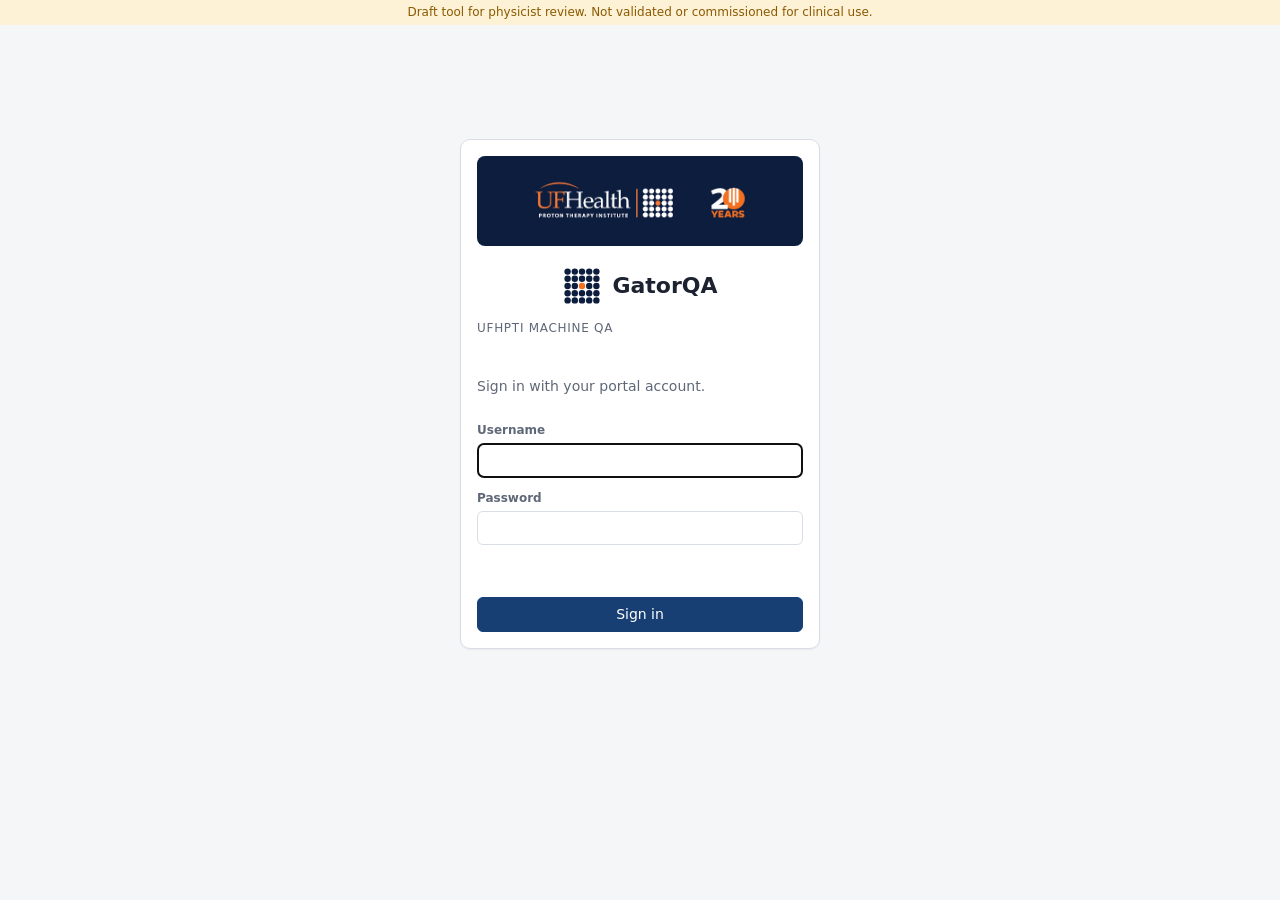
==== portal/static/index.html @ 350d4629 "Name the portal GatorQA with a UF Proton dot-grid mark Co-Authored-By: Claude Fable 5.1 <noreply@ant" ====
<!doctype html>
<html lang="en">
<head>
  <meta charset="utf-8">
  <meta name="viewport" content="width=device-width, initial-scale=1">
  <title>GatorQA · UFHPTI Machine QA</title>
  <link rel="icon" type="image/svg+xml" href="gatorqa-logo.svg">
  <script src="theme.js"></script>
  <link rel="stylesheet" href="app.css">
</head>
<body>
  <div class="draft-banner">Draft tool for physicist review. Not validated or commissioned for clinical use.</div>
  <header class="topbar" id="topbar" hidden>
    <a class="brand-title" href="#/"><svg class="brand-mark" viewBox="0 0 100 100" aria-hidden="true"><g fill="currentColor"><circle cx="14" cy="14" r="8"/><circle cx="32" cy="14" r="8"/><circle cx="50" cy="14" r="8"/><circle cx="68" cy="14" r="8"/><circle cx="86" cy="14" r="8"/><circle cx="14" cy="32" r="8"/><circle cx="32" cy="32" r="8"/><circle cx="50" cy="32" r="8"/><circle cx="68" cy="32" r="8"/><circle cx="86" cy="32" r="8"/><circle cx="14" cy="50" r="8"/><circle cx="32" cy="50" r="8"/><circle cx="68" cy="50" r="8"/><circle cx="86" cy="50" r="8"/><circle cx="14" cy="68" r="8"/><circle cx="32" cy="68" r="8"/><circle cx="50" cy="68" r="8"/><circle cx="68" cy="68" r="8"/><circle cx="86" cy="68" r="8"/><circle cx="14" cy="86" r="8"/><circle cx="32" cy="86" r="8"/><circle cx="50" cy="86" r="8"/><circle cx="68" cy="86" r="8"/><circle cx="86" cy="86" r="8"/></g><circle cx="50" cy="50" r="8" fill="#f37021"/></svg><span class="brand-name">GatorQA</span><span class="brand-sub">UFHPTI Machine QA</span></a>
    <nav id="nav"></nav>
    <div class="who" id="who"></div>
  </header>
  <main id="app"></main>
  <div class="toast" id="toast" role="status" aria-live="polite"></div>
  <script src="app.js"></script>
</body>
</html>
---- portal/static/app.css ----
:root {
  --bg: #f5f6f8;
  --surface: #ffffff;
  --surface-2: #eef0f4;
  --text: #1c2230;
  --muted: #5f6878;
  --border: #d9dde5;
  --accent: #1f5fae;
  --accent-text: #ffffff;
  --pass: #1d7a46;
  --pass-bg: #e3f4ea;
  --warn: #8a5a00;
  --warn-bg: #fdf1d6;
  --fail: #b42318;
  --fail-bg: #fde7e5;
  --info: #3d4a63;
  --info-bg: #e7ebf3;
  --band-warn: rgba(214, 160, 30, 0.16);
  --band-fail: rgba(180, 35, 24, 0.10);
  --shadow: 0 1px 2px rgba(20, 30, 50, 0.06);
  color-scheme: light;
}
@media (prefers-color-scheme: dark) {
  :root:not([data-theme="light"]) {
    --bg: #12161d;
    --surface: #1b2029;
    --surface-2: #242a35;
    --text: #e6e9ef;
    --muted: #9aa3b2;
    --border: #333a47;
    --accent: #6ea6ff;
    --accent-text: #0d1420;
    --pass: #5ccf8e;
    --pass-bg: #173325;
    --warn: #f0c060;
    --warn-bg: #3a2f14;
    --fail: #ff8a80;
    --fail-bg: #3d1c1a;
    --info: #b9c4d8;
    --info-bg: #263042;
    --band-warn: rgba(240, 192, 96, 0.14);
    --band-fail: rgba(255, 138, 128, 0.10);
    --shadow: none;
    color-scheme: dark;
  }
}
:root[data-theme="dark"] {
  --bg: #12161d; --surface: #1b2029; --surface-2: #242a35; --text: #e6e9ef; --muted: #9aa3b2; --border: #333a47;
  --accent: #6ea6ff; --accent-text: #0d1420; --pass: #5ccf8e; --pass-bg: #173325; --warn: #f0c060; --warn-bg: #3a2f14;
  --fail: #ff8a80; --fail-bg: #3d1c1a; --info: #b9c4d8; --info-bg: #263042;
  --band-warn: rgba(240, 192, 96, 0.14); --band-fail: rgba(255, 138, 128, 0.10); --shadow: none; color-scheme: dark;
}

* { box-sizing: border-box; }
[hidden] { display: none !important; }
body {
  margin: 0;
  background: var(--bg);
  color: var(--text);
  font: 14px/1.45 "Segoe UI", system-ui, -apple-system, sans-serif;
}
a { color: var(--accent); }
h1 { font-size: 22px; margin: 0 0 4px; }
h2 { font-size: 16px; margin: 24px 0 8px; }
h3 { font-size: 14px; margin: 0 0 6px; }
.muted { color: var(--muted); }
.small { font-size: 12px; }

.draft-banner {
  background: var(--warn-bg);
  color: var(--warn);
  text-align: center;
  font-size: 12px;
  padding: 4px 16px;
}
.topbar {
  display: flex;
  align-items: center;
  gap: 20px;
  padding: 10px 24px;
  background: var(--surface);
  border-bottom: 1px solid var(--border);
  flex-wrap: wrap;
}
.brand { font-weight: 700; text-decoration: none; color: var(--text); }
#nav { display: flex; gap: 4px; flex-wrap: wrap; flex: 1; }
#nav a {
  text-decoration: none;
  color: var(--muted);
  padding: 6px 10px;
  border-radius: 6px;
}
#nav a.active, #nav a:hover { background: var(--surface-2); color: var(--text); }
.who { display: flex; gap: 10px; align-items: center; color: var(--muted); }

main { max-width: 1200px; margin: 0 auto; padding: 24px 16px 64px; }
.page-head { display: flex; justify-content: space-between; align-items: flex-end; gap: 12px; flex-wrap: wrap; margin-bottom: 16px; }

.card {
  background: var(--surface);
  border: 1px solid var(--border);
  border-radius: 10px;
  padding: 16px;
  box-shadow: var(--shadow);
}
.grid { display: grid; grid-template-columns: repeat(auto-fill, minmax(320px, 1fr)); gap: 16px; }
.machine-card h3 { font-size: 17px; display: flex; justify-content: space-between; align-items: center; gap: 8px; }
.queue-row {
  display: grid;
  grid-template-columns: 1fr auto;
  gap: 4px 8px;
  padding: 10px 0;
  border-top: 1px solid var(--border);
  align-items: center;
}
.queue-row .actions { grid-row: span 2; }

table { width: 100%; border-collapse: collapse; background: var(--surface); }
th, td { text-align: left; padding: 8px 10px; border-bottom: 1px solid var(--border); vertical-align: middle; }
th { font-size: 14px; text-transform: uppercase; letter-spacing: 0.03em; color: var(--muted); font-weight: 600; background: var(--surface-2); }
tr.clickable { cursor: pointer; }
tr.clickable:hover td { background: var(--surface-2); }
tr.group td { background: var(--surface-2); font-weight: 600; font-size: 12px; text-transform: uppercase; letter-spacing: 0.03em; color: var(--muted); }
.table-wrap { overflow-x: auto; border: 1px solid var(--border); border-radius: 10px; }
.table-wrap table { border: 0; }
.num { text-align: right; font-variant-numeric: tabular-nums; }

.chip {
  display: inline-block;
  padding: 2px 8px;
  border-radius: 999px;
  font-size: 12px;
  font-weight: 600;
  white-space: nowrap;
  background: var(--info-bg);
  color: var(--info);
}
.chip.pass, .chip.done, .chip.approved { background: var(--pass-bg); color: var(--pass); }
.chip.warn, .chip.due, .chip.pending { background: var(--warn-bg); color: var(--warn); }
.chip.fail, .chip.overdue, .chip.rejected { background: var(--fail-bg); color: var(--fail); }

button, .button {
  font: inherit;
  border: 1px solid var(--border);
  background: var(--surface);
  color: var(--text);
  padding: 6px 12px;
  border-radius: 6px;
  cursor: pointer;
  text-decoration: none;
  display: inline-block;
}
button.primary, .button.primary { background: var(--accent); border-color: var(--accent); color: var(--accent-text); }
button.danger { color: var(--fail); }
button.link { border: 0; background: none; color: var(--accent); padding: 0; }
button:disabled { opacity: 0.5; cursor: default; }
.icon-btn { padding: 2px 8px; }

label { display: block; font-size: 12px; color: var(--muted); font-weight: 600; }
input, select, textarea {
  font: inherit;
  color: var(--text);
  background: var(--surface);
  border: 1px solid var(--border);
  border-radius: 6px;
  padding: 6px 8px;
  width: 100%;
}
input[type="checkbox"] { width: auto; }
textarea { min-height: 60px; }
.form-grid { display: grid; grid-template-columns: repeat(auto-fill, minmax(200px, 1fr)); gap: 12px; }
.form-grid .wide { grid-column: 1 / -1; }
.field label { margin-bottom: 4px; }
.check { display: flex; gap: 6px; align-items: center; font-weight: 400; color: var(--text); font-size: 14px; }
.weekdays { display: flex; gap: 10px; flex-wrap: wrap; }
.row { display: flex; gap: 8px; align-items: center; flex-wrap: wrap; }
.row.nowrap { flex-wrap: nowrap; }
.spacer { flex: 1; }
.compact input, .compact select { padding: 4px 6px; min-width: 70px; }
.result-input { max-width: 140px; }

dialog {
  border: 1px solid var(--border);
  border-radius: 12px;
  background: var(--surface);
  color: var(--text);
  padding: 20px;
  width: min(640px, calc(100vw - 32px));
}
dialog::backdrop { background: rgba(10, 15, 25, 0.45); }
dialog .buttons { display: flex; justify-content: flex-end; gap: 8px; margin-top: 16px; }

.login { max-width: 360px; margin: 10vh auto; }
.login form { display: grid; gap: 12px; }
.error { color: var(--fail); }
.empty { padding: 32px; text-align: center; color: var(--muted); }
.summary { display: flex; gap: 24px; flex-wrap: wrap; margin-bottom: 16px; }
.summary div span { display: block; }

.toast {
  position: fixed;
  bottom: 20px;
  left: 50%;
  transform: translateX(-50%);
  background: var(--text);
  color: var(--bg);
  padding: 8px 16px;
  border-radius: 8px;
  opacity: 0;
  pointer-events: none;
  transition: opacity 0.2s;
  max-width: calc(100vw - 32px);
}
.toast.show { opacity: 1; }
.toast.bad { background: var(--fail); color: #fff; }

.chart { width: 100%; height: auto; background: var(--surface); border: 1px solid var(--border); border-radius: 10px; }
.chart text { fill: var(--muted); font-size: 11px; }
.chart .axis { stroke: var(--border); }
.chart .expected { stroke: var(--muted); stroke-dasharray: 4 4; fill: none; }
.chart .series { stroke: var(--accent); fill: none; stroke-width: 1.5; }
.chart .band-warn { fill: var(--band-warn); }
.chart .band-fail { fill: var(--band-fail); }
.chart circle.pass { fill: var(--pass); }
.chart circle.warn { fill: var(--warn); }
.chart circle.fail { fill: var(--fail); }
.chart circle.recorded { fill: var(--accent); }
.legend { display: flex; gap: 16px; flex-wrap: wrap; margin: 8px 0; font-size: 12px; color: var(--muted); }
.swatch { display: inline-block; width: 10px; height: 10px; border-radius: 2px; margin-right: 4px; vertical-align: middle; }
.swatch.warn { background: var(--band-warn); border: 1px solid var(--warn); }
.swatch.fail { background: var(--band-fail); border: 1px solid var(--fail); }

/* Simplified layouts: one action per row, details folded away until needed. */
.lead { font-size: 16px; margin: 0 0 16px; }
.setup-card { display: block; text-decoration: none; color: inherit; }
.setup-card:hover { border-color: var(--accent); }
.setup-card p { margin: 0; }
.stack { display: grid; gap: 10px; }
.list-row { display: grid; grid-template-columns: 1fr auto auto; gap: 12px; align-items: center; }
details.more { position: relative; display: inline-block; }
details.more summary { list-style: none; cursor: pointer; }
details.more summary::-webkit-details-marker { display: none; }
details.more .menu {
  position: absolute; right: 0; top: calc(100% + 4px); z-index: 5; min-width: 240px;
  background: var(--surface); border: 1px solid var(--border); border-radius: 8px; padding: 6px; box-shadow: 0 4px 16px rgba(0,0,0,0.15);
  display: grid;
}
details.more .menu a, details.more .menu button { text-align: left; padding: 8px 10px; border-radius: 6px; color: var(--text); text-decoration: none; font: inherit; }
details.more .menu a:hover, details.more .menu button:hover { background: var(--surface-2); }
.segmented { display: inline-flex; border: 1px solid var(--border); border-radius: 8px; overflow: hidden; }
.seg { border: 0; border-radius: 0; padding: 8px 18px; background: var(--surface); font-weight: 600; color: var(--muted); }
.seg + .seg { border-left: 1px solid var(--border); }
.seg.pass.on { background: var(--pass-bg); color: var(--pass); }
.seg.warn.on { background: var(--warn-bg); color: var(--warn); }
.seg.fail.on { background: var(--fail-bg); color: var(--fail); }
details.help, details.instructions { font-size: 13px; }
details.help summary, details.instructions summary { cursor: pointer; color: var(--accent); }
.pre { white-space: pre-wrap; margin-top: 6px; color: var(--muted); }
.step { margin-bottom: 12px; }
.section { padding: 0; margin-bottom: 12px; }
.section > summary { padding: 12px 16px; cursor: pointer; display: flex; justify-content: space-between; gap: 12px; align-items: center; }
.section-summary { font-size: 12px; color: var(--muted); }
.check-row { display: grid; grid-template-columns: 1fr auto 90px 1fr; gap: 12px; align-items: center; padding: 10px 16px; border-top: 1px solid var(--border); }
.check-input { display: flex; gap: 6px; align-items: center; }
.text-input { min-width: 220px; }
.note-input { max-width: 320px; }
.submit-bar {
  position: sticky; bottom: 0; display: flex; gap: 12px; align-items: center; flex-wrap: wrap;
  padding: 12px 16px; margin-top: 12px; background: var(--surface); border: 1px solid var(--border); border-radius: 10px; box-shadow: 0 -2px 12px rgba(0,0,0,0.08);
}
label.inline { display: inline-flex; gap: 6px; align-items: center; font-weight: 400; color: var(--text); font-size: 14px; }
label.inline input { width: auto; }
.review-box { display: grid; gap: 8px; margin-top: 12px; }
.section-head { font-size: 18px; margin: 28px 0 10px; padding-bottom: 6px; border-bottom: 2px solid var(--accent); }
.directions { font-size: 13px; margin-top: 4px; }
.spark-grid { display: grid; grid-template-columns: repeat(auto-fill, minmax(240px, 1fr)); gap: 12px; margin-bottom: 8px; }
.spark-card { display: block; text-decoration: none; color: inherit; padding: 12px; border-left: 4px solid var(--border); }
.spark-card.pass { border-left-color: var(--pass); }
.spark-card.warn { border-left-color: var(--warn); }
.spark-card.fail { border-left-color: var(--fail); }
.spark-card:hover { border-color: var(--accent); }
.spark-head { display: flex; justify-content: space-between; align-items: center; gap: 8px; margin-bottom: 6px; font-size: 13px; }
.spark { width: 100%; height: 56px; display: block; }
.spark .series { stroke: var(--accent); fill: none; stroke-width: 1.25; }
.spark .band-warn { fill: var(--band-warn); }
.spark circle.pass { fill: var(--pass); } .spark circle.warn { fill: var(--warn); } .spark circle.fail { fill: var(--fail); }
.spark-foot { display: flex; justify-content: space-between; margin-top: 4px; }
.stat-row { display: grid; grid-template-columns: repeat(auto-fit, minmax(150px, 1fr)); gap: 16px; margin-bottom: 12px; }
.stat-value { font-size: 20px; font-weight: 600; font-variant-numeric: tabular-nums; }
.search { max-width: 360px; }
.result-card { display: grid; grid-template-columns: auto 1fr; gap: 6px 16px; align-items: baseline; }
.result-card dt { color: var(--muted); font-size: 12px; }
.result-card dd { margin: 0; }

@media (max-width: 640px) {
  .list-row, .check-row { grid-template-columns: 1fr; }
  .topbar { padding: 10px 16px; gap: 8px; }
  main { padding: 16px 16px 48px; }
  .grid { grid-template-columns: 1fr; }
}

.warn-card { background: var(--warn-bg); color: var(--warn); border-color: var(--warn); gap: 12px; }
button.small { padding: 4px 10px; font-size: 12px; }
.toolbar { flex-wrap: wrap; gap: 12px; margin-bottom: 16px; }
.toolbar .search { flex: 1; min-width: 200px; }
label.inline select { width: auto; }
td.right { text-align: right; }
a.button.small { padding: 4px 12px; font-size: 13px; }
tr.row-overdue td:first-child { border-left: 3px solid var(--fail); }
.row.end { justify-content: flex-end; }

/* Several axes on one chart: X, Y, Z each get their own line colour. */
.chart .series.axis-0, .spark .series.axis-0 { stroke: var(--accent); }
.chart .series.axis-1, .spark .series.axis-1 { stroke: #d9822b; }
.chart .series.axis-2, .spark .series.axis-2 { stroke: #8e6bd1; }
.axis-legend { display: inline-flex; gap: 6px; margin-left: 8px; }
.axis-key { font-size: 11px; font-weight: 700; padding: 0 5px; border-radius: 4px; color: #fff; }
.axis-key.axis-0, .axis-val.axis-0 { --axis: var(--accent); }
.axis-key.axis-1, .axis-val.axis-1 { --axis: #d9822b; }
.axis-key.axis-2, .axis-val.axis-2 { --axis: #8e6bd1; }
.axis-key { background: var(--axis); }
.axis-val { color: var(--axis); font-weight: 600; }
.spark-head .axis-legend { margin-left: auto; margin-right: 6px; }
h2 .axis-legend { vertical-align: middle; }

/* Machines tab: a header row per machine, its QA lists indented beneath. */
tr.machine-row td { background: var(--surface-2); }
td.indent { padding-left: 28px; }

/* QA list editor: warn / fail / mode stacked in one Tolerance cell. */
.tol-cell { display: flex; flex-wrap: wrap; gap: 4px 10px; align-items: center; }
.tol-cell label.inline { white-space: nowrap; gap: 4px; }
.tol-cell label.inline input { width: 64px; min-width: 0; padding: 3px 6px; }
.tol-cell select { width: auto; padding: 3px 6px; font-size: 12px; }

/* UF Health Proton Therapy Institute branding (matches the TrueBeam Service Log): navy header, orange rule, logo. */
:root { --uf-navy: #0d1d3e; --uf-orange: #f37021; }  /* sampled from the UF Health logo */
:root[data-theme="light"] { --accent: #183f74; }
.topbar { background: var(--uf-navy); border-bottom: 4px solid var(--uf-orange); color: #fff; padding: 6px 24px; }
.brand { display: flex; align-items: center; gap: 12px; color: #fff; }
.brand-logo { width: 200px; height: 40px; object-fit: cover; object-position: center; display: block; }
.brand span { font-size: 15px; font-weight: 600; padding-left: 12px; border-left: 1px solid rgba(255, 255, 255, 0.35); }
#nav a { color: rgba(255, 255, 255, 0.8); }
#nav a.active, #nav a:hover { background: rgba(255, 255, 255, 0.14); color: #fff; }
#nav a.active { box-shadow: inset 0 -3px 0 var(--uf-orange); }
.who, .who a, .who .link { color: rgba(255, 255, 255, 0.85); }
.theme-toggle { background: transparent; border: 1px solid #7893a7; color: #fff; white-space: nowrap; padding: 4px 10px; }
.theme-toggle:hover { background: #2b526d; }
.section-head { border-bottom-color: var(--uf-orange); }
:root[data-theme="dark"] .topbar { background: var(--uf-navy); }
.login .brand-logo { width: 100%; height: 90px; margin: 0 0 8px; border-radius: 8px; }
@media (max-width: 640px) { .brand span { display: none; } .brand-logo { width: 180px; height: 36px; } }
.chart .unit-label { font-weight: 600; }

/* Chart axes and statistics. */
.chart .axis-title, .spark .axis-title { font-size: 11px; fill: var(--muted); font-weight: 600; }
.chart .axis-base, .spark .axis-base { stroke: var(--muted); }
.chart .stats-line { font-size: 12px; fill: var(--text); }
.spark .stats-line { font-size: 11px; fill: var(--text); }
.spark text { fill: var(--muted); font-size: 11px; }
.spark .axis { stroke: var(--border); }
.spark .expected { stroke: var(--muted); stroke-dasharray: 3 3; fill: none; }
.spark .band-fail { fill: var(--band-fail); }
.stats-line.axis-0 { fill: var(--accent); } .stats-line.axis-1 { fill: #d9822b; } .stats-line.axis-2 { fill: #8e6bd1; }
.spark { height: auto; }

/* Trends as a table, not panels; charts are dots (one colour per axis, status ring on warn/fail). */
.trend-row td { vertical-align: top; }
.trend-cell { width: 55%; min-width: 300px; }
.trend-cell .spark { width: 100%; max-width: 620px; height: auto; }
.chart .dot, .spark .dot { stroke-width: 0; }
.dot.single { fill: var(--accent); }
.dot.axis-0 { fill: var(--accent); } .dot.axis-1 { fill: #d9822b; } .dot.axis-2 { fill: #8e6bd1; }
.dot.st-warn { stroke: var(--warn); stroke-width: 2; }
.dot.st-fail { stroke: var(--fail); stroke-width: 2.5; }
.dot.single.st-warn { fill: var(--warn); } .dot.single.st-fail { fill: var(--fail); }
.legend .dot-key { display: inline-block; width: 9px; height: 9px; border-radius: 50%; margin-right: 4px; vertical-align: middle; }

/* Admin tab. */
td.center { text-align: center; }
.tick { color: var(--pass); font-weight: 700; }
.folder-cell { min-width: 320px; }
.folder-cell input { min-width: 260px; }

/* Tables size to their content instead of stretching across the page; long text wraps at a maximum column width. */
.table-wrap { display: inline-block; max-width: 100%; vertical-align: top; }
.table-wrap table { width: auto; }
th, td { max-width: 340px; overflow-wrap: anywhere; }
td .muted.small, td.small { overflow-wrap: break-word; }
/* Tables whose last column holds a chart or editing controls still get the room they need. */
.table-wrap:has(.trend-cell), .table-wrap:has(.tol-cell) { display: block; }
.table-wrap:has(.trend-cell) table, .table-wrap:has(.tol-cell) table { width: 100%; }
td.trend-cell, td.folder-cell { max-width: none; }
.folder-cell button { white-space: nowrap; flex: none; }
.folder-cell input { width: 360px; }

/* Perform: title, then the directions block across the row, then the result (as in the myQA template). */
.check-row.with-directions .directions { grid-column: 1 / -1; }
.directions { margin: 0; padding: 10px 12px; border-left: 3px solid var(--uf-orange); background: var(--surface-2); border-radius: 6px; color: var(--text); font-size: 13px; }
.directions-label { font-size: 11px; font-weight: 700; text-transform: uppercase; letter-spacing: 0.04em; color: var(--muted); margin-bottom: 4px; }
.item-cell { min-width: 260px; max-width: 420px; }
.item-cell .directions { margin-top: 6px; font-size: 12px; }
th { white-space: nowrap; }

/* QA list editor: section headings stand out above their items; directions run the full width above each test. */
tr.section-row td {
  font-size: 16px; font-weight: 700; color: var(--text); background: var(--surface-2);
  border-top: 2px solid var(--uf-orange); padding: 12px 12px; letter-spacing: 0.01em;
}
tr.directions-row td { padding: 0 12px 10px; max-width: none; }
tr.directions-row .directions { margin: 0; }
tr.before-directions td { border-bottom: 0; }
.item-cell strong { font-size: 13px; }

/* Perform: section headings stand out more than the items in them. */
.section > summary strong { font-size: 16px; }
h2.section-head { font-size: 20px; }

/* Perform QA and Machines: Proton and Photon tables share one width and column layout. */
.fixed-wrap { display: block; width: 100%; max-width: 1080px; }
.fixed-table { width: 100%; table-layout: fixed; }
.fixed-table td, .fixed-table th { max-width: none; }
.fixed-table tbody tr:nth-child(even) td { background: color-mix(in srgb, var(--surface-2) 45%, transparent); }
.fixed-table tbody tr:hover td { background: var(--surface-2); }
.fixed-table tr.first-of-machine td { border-top: 1px solid var(--border); }
.fixed-table td { padding: 10px 12px; }
.fixed-table .row.nowrap.end { flex-wrap: wrap; justify-content: flex-end; }
.modality-head { display: flex; align-items: baseline; gap: 10px; max-width: 1080px; }
.modality-head .modality-count { font-size: 13px; font-weight: 500; color: var(--muted); }
.modality-head.proton { border-bottom-color: var(--uf-orange); }
.modality-head.photon { border-bottom-color: #3a7bd5; }
.lead { max-width: 1080px; }

/* Home icon (far left of the tabs) and the home dashboard. */
#nav a.home-link { display: inline-flex; align-items: center; padding: 6px 10px; }
.home-icon { display: block; }
.home-stats { display: grid; grid-template-columns: repeat(auto-fit, minmax(180px, 1fr)); gap: 12px; max-width: 1080px; margin-bottom: 8px; }
.home-stat { display: block; text-decoration: none; color: var(--text); background: var(--surface); border: 1px solid var(--border); border-left: 4px solid var(--border); border-radius: 8px; padding: 12px 14px; }
.home-stat:hover { background: var(--surface-2); }
.home-stat.pass { border-left-color: var(--pass); } .home-stat.due { border-left-color: var(--warn); } .home-stat.fail { border-left-color: var(--fail); }
.home-stat-value { font-size: 26px; font-weight: 700; font-variant-numeric: tabular-nums; }
.home-stat-label { font-size: 12px; color: var(--muted); }
.table-wrap.fixed-wrap table.fixed-table { width: 100%; }
/* Action buttons never squash into the column. */
td.right { max-width: none; white-space: nowrap; }
td.right .row.nowrap.end { flex-wrap: nowrap; }
.modality-head.simulation { border-bottom-color: #2e9d8f; }

/* Machines tab: machine header rows keep their own tint; hovering a QA-list row uses a lighter, distinct shade. */
.fixed-table tbody tr.machine-row td { background: color-mix(in srgb, var(--uf-navy) 9%, var(--surface)); border-top: 1px solid var(--border); }
.fixed-table tbody tr.machine-row:hover td { background: color-mix(in srgb, var(--uf-navy) 9%, var(--surface)); }
.fixed-table tbody tr:not(.machine-row):hover td { background: color-mix(in srgb, var(--accent) 6%, var(--surface)); }
:root[data-theme="dark"] .fixed-table tbody tr.machine-row td, :root[data-theme="dark"] .fixed-table tbody tr.machine-row:hover td { background: color-mix(in srgb, #ffffff 7%, var(--surface)); }
/* Buttons start at the same x in every row and table, so the columns line up top to bottom. */
.fixed-table td.right { text-align: left; }
.fixed-table td.right .row.nowrap.end { justify-content: flex-start; }
.category-tag { font-size: 11px; color: var(--muted); text-transform: uppercase; letter-spacing: 0.03em; margin-bottom: 2px; }

/* Drag and drop in the QA list editor. */
.drag-handle { cursor: grab; color: var(--muted); margin-right: 8px; font-size: 15px; user-select: none; }
tr[draggable="true"]:hover .drag-handle { color: var(--accent); }
tr.dragging td { opacity: 0.45; }
tr.drop-before td { box-shadow: inset 0 3px 0 var(--uf-orange); }
tr.drop-after td { box-shadow: inset 0 -3px 0 var(--uf-orange); }

/* Perform: measurements repeated per energy / spot, as one table (energy, measurement, reference, tolerance, action, status, comment, history, trend). */
.measure-block { padding: 10px 16px 14px; border-top: 1px solid var(--border); }
.measure-title { margin-bottom: 8px; font-size: 14px; }
.measure-wrap { display: block; width: 100%; }
.measure-table { width: 100%; }
.measure-table td, .measure-table th { padding: 6px 10px; max-width: none; }
.measure-table .result-input { max-width: 110px; }
.measure-table .note-input { max-width: 180px; min-width: 120px; }
.history-cell { white-space: nowrap; }
.hist { display: inline-block; min-width: 44px; text-align: center; padding: 1px 6px; margin-right: 4px; border-radius: 4px; font-size: 12px; font-variant-numeric: tabular-nums; background: var(--pass-bg); color: var(--pass); }
.hist.warn { background: var(--warn-bg); color: var(--warn); }
.hist.fail { background: var(--fail-bg); color: var(--fail); }
.hist.recorded { background: var(--info-bg); color: var(--info); }
tr.quick-trend td { background: var(--surface-2); }
tr.quick-trend .spark { max-width: 700px; }

.rename-target { cursor: text; border-bottom: 1px dashed transparent; }
.rename-target:hover { border-bottom-color: var(--accent); }
.rename-input { font: inherit; font-weight: 700; width: 100%; min-width: 220px; }
.auto-read { margin: 6px 0 8px; }

/* Portal name at the far right of the header, in a serif face like the UF Health wordmark. */
.brand-title {
  order: -1; margin-right: 4px; padding-right: 16px; border-right: 1px solid rgba(255, 255, 255, 0.35);
  text-decoration: none; color: var(--uf-orange); white-space: nowrap;   /* whole title in UF Health orange */
  font-family: Georgia, "Times New Roman", Times, serif; font-size: 19px; font-weight: 400; letter-spacing: 0.01em;
}
.brand-title:hover { color: var(--uf-orange); }   /* no colour change on hover */

.who { margin-left: auto; }
#nav { flex: 0 1 auto; }
.topbar { gap: 16px; }
@media (max-width: 900px) { .brand-title { font-size: 15px; } }

/* The UF Health logo sits at the right end of the header, on the same row as the signed-in person. */
.brand { order: 10; margin-left: 12px; }
.brand-logo { width: 150px; height: 30px; }
.brand-title { border-right: 0; padding-right: 8px; }

/* Light vertical separators between columns. */
th + th, td + td { border-left: 1px solid var(--border); }
tr.section-row td, tr.directions-row td, tr.machine-row td, tr.quick-trend td, tr.group td { border-left: 0; }
/* Setup QA action buttons wrap rather than overflow the table. */
.fixed-table td.right .row.nowrap.end { flex-wrap: wrap; row-gap: 4px; }

/* Header in two rows: tabs and the signed-in person on top; portal name (left) and UF Health logo (centre) below. */
.topbar {
  display: grid; grid-template-columns: 1fr auto 1fr; grid-template-areas: "nav nav who" "title logo spacer";
  align-items: center; row-gap: 6px; column-gap: 16px; padding: 8px 24px 10px;
}
#nav { grid-area: nav; }
.who { grid-area: who; margin-left: 0; justify-self: end; }
.brand-title { grid-area: title; order: 0; justify-self: start; padding: 0; margin: 0; }
.brand { grid-area: logo; order: 0; margin: 0; justify-self: center; }
.brand-logo { width: 170px; height: 34px; }
@media (max-width: 760px) { .topbar { grid-template-columns: 1fr auto; grid-template-areas: "nav who" "title logo"; } .brand { justify-self: end; } }
/* Status chips may wrap inside narrow table cells instead of overflowing. */
.fixed-table .chip { white-space: normal; line-height: 1.3; }

/* One compact bar, as in RadMachine: brand at the left, home icon and tabs, then the person at the right. */
.topbar { display: flex; flex-wrap: nowrap; align-items: center; gap: 6px; padding: 0 20px; min-height: 52px; border-bottom-width: 3px; }
.brand-title { font-family: "Segoe UI", system-ui, sans-serif; font-size: 18px; font-weight: 700; letter-spacing: 0.02em; margin-right: 10px; padding: 0; order: 0; }
#nav { flex: 1 1 auto; flex-wrap: nowrap; gap: 2px; }
#nav a { padding: 15px 11px; border-radius: 0; font-weight: 600; font-size: 13.5px; }
#nav a.active { background: rgba(255, 255, 255, 0.16); box-shadow: inset 0 -3px 0 var(--uf-orange); }
#nav a.home-link { padding: 12px 12px; }
.who { margin-left: auto; gap: 12px; font-size: 13.5px; white-space: nowrap; }
.brand { order: 0; margin: 0 0 0 14px; justify-self: auto; }
.brand-logo { width: 120px; height: 24px; }
@media (max-width: 1000px) { .brand { display: none; } .topbar { flex-wrap: wrap; } }
#nav a { white-space: nowrap; }
.topbar { flex-wrap: wrap; }

/* One bar, always: nothing wraps; the tabs scroll sideways if the window is too narrow. */
.topbar { flex-wrap: nowrap; overflow: hidden; }
#nav { overflow-x: auto; scrollbar-width: none; min-width: 0; }
#nav::-webkit-scrollbar { display: none; }
.brand-title { flex: none; font-size: 16px; }
.who { flex: none; gap: 10px; font-size: 13px; }
.theme-toggle { padding: 4px 8px; font-size: 12px; }
@media (max-width: 1000px) { .topbar { flex-wrap: nowrap; } .brand-title { font-size: 14px; } #nav a { padding: 15px 8px; font-size: 13px; } }

.who .person { display: inline-flex; align-items: center; gap: 5px; }
.person-icon { display: block; }

.active-tag { color: var(--pass); font-weight: 600; font-size: 12px; }

.fixed-table tbody td { padding-left: 24px; }
.fixed-table tbody td.indent { padding-left: 40px; }
.fixed-table tbody tr.machine-row td { padding-left: 12px; }
.fixed-table tbody td.center { padding-left: 12px; }
.measure-table tbody td, .table-wrap:not(.fixed-wrap) tbody td { padding-left: 20px; }
.fixed-table th { white-space: normal; line-height: 1.2; }   /* headers may wrap now that they are larger */

/* GatorQA mark: the UF Proton dot grid in white on the navy bar, centre spot orange. */
.brand-title { display: inline-flex; align-items: baseline; gap: 8px; }
.brand-mark { width: 26px; height: 26px; align-self: center; color: #fff; flex: none; }
.brand-name { font-family: "Segoe UI", system-ui, sans-serif; font-weight: 700; font-size: 20px; letter-spacing: 0.01em; }
.brand-sub { font-family: "Segoe UI", system-ui, sans-serif; font-weight: 400; font-size: 12px; color: rgba(255, 255, 255, 0.75); letter-spacing: 0.04em; text-transform: uppercase; }
@media (max-width: 1100px) { .brand-sub { display: none; } }
.login-title { display: flex; align-items: center; justify-content: center; gap: 10px; margin-bottom: 2px; }
.login-mark { width: 40px; height: 40px; }
.login-sub { margin-top: 0; letter-spacing: 0.06em; text-transform: uppercase; font-size: 12px; }
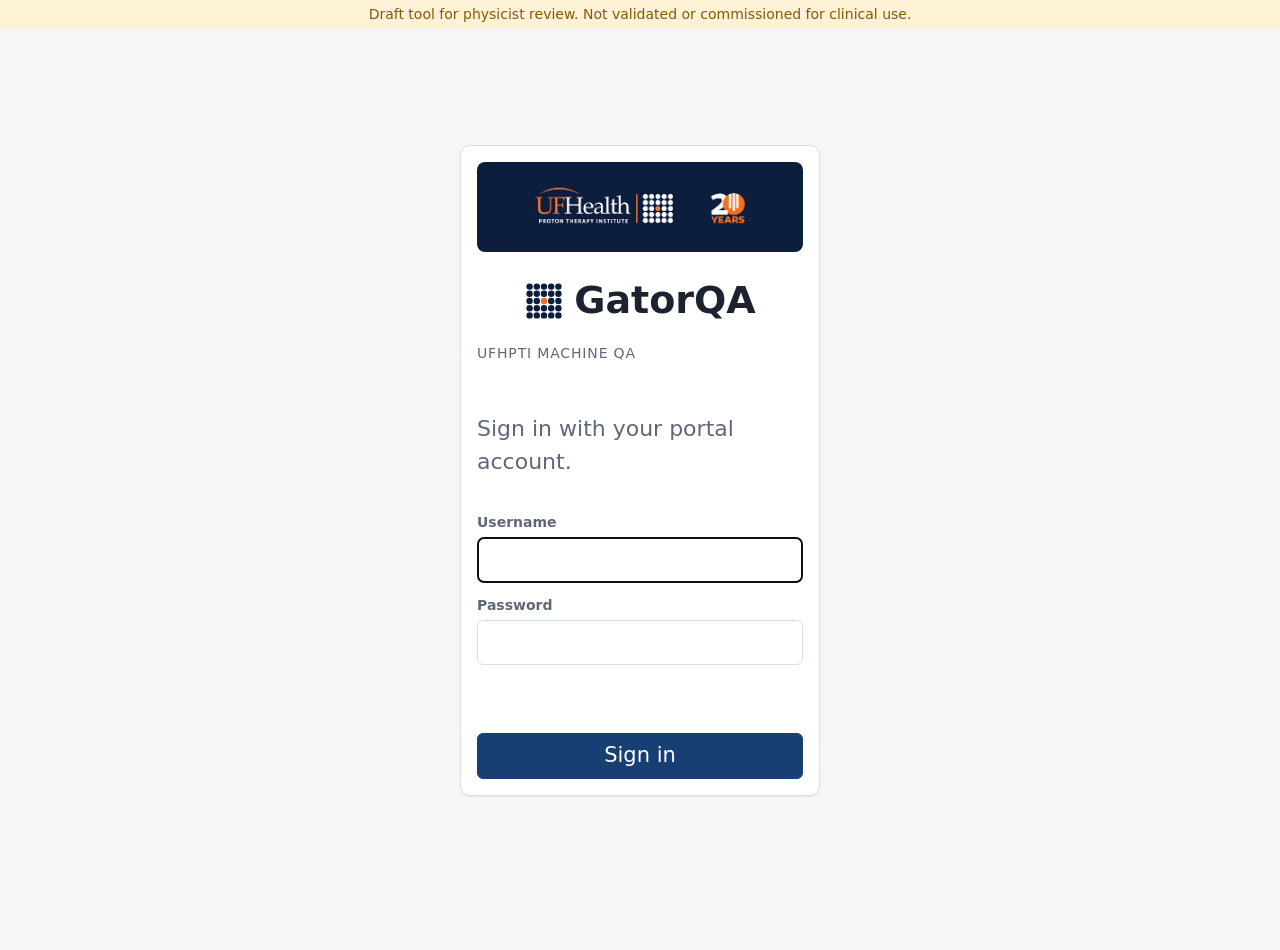
==== commit 764d80c8: "Improve responsive dashboards, template creation and machine trend tools" ====
--- a/portal/static/index.html
+++ b/portal/static/index.html
@@ -17,6 +17,7 @@
   </header>
   <main id="app"></main>
   <div class="toast" id="toast" role="status" aria-live="polite"></div>
+  <script src="xlsx.full.min.js"></script>
   <script src="app.js"></script>
 </body>
 </html>
--- a/portal/static/app.css
+++ b/portal/static/app.css
@@ -57,20 +57,20 @@
   margin: 0;
   background: var(--bg);
   color: var(--text);
-  font: 14px/1.45 "Segoe UI", system-ui, -apple-system, sans-serif;
+  font: 16px/1.45 "Segoe UI", system-ui, -apple-system, sans-serif;
 }
 a { color: var(--accent); }
-h1 { font-size: 22px; margin: 0 0 4px; }
-h2 { font-size: 16px; margin: 24px 0 8px; }
-h3 { font-size: 14px; margin: 0 0 6px; }
+h1 { font-size: 26px; margin: 0 0 4px; }
+h2 { font-size: 20px; margin: 24px 0 8px; }
+h3 { font-size: 18px; margin: 0 0 6px; }
 .muted { color: var(--muted); }
-.small { font-size: 12px; }
+.small { font-size: 14px; }
 
 .draft-banner {
   background: var(--warn-bg);
   color: var(--warn);
   text-align: center;
-  font-size: 12px;
+  font-size: 14px;
   padding: 4px 16px;
 }
 .topbar {
@@ -104,7 +104,7 @@
   box-shadow: var(--shadow);
 }
 .grid { display: grid; grid-template-columns: repeat(auto-fill, minmax(320px, 1fr)); gap: 16px; }
-.machine-card h3 { font-size: 17px; display: flex; justify-content: space-between; align-items: center; gap: 8px; }
+.machine-card h3 { font-size: 19px; display: flex; justify-content: space-between; align-items: center; gap: 8px; }
 .queue-row {
   display: grid;
   grid-template-columns: 1fr auto;
@@ -117,11 +117,11 @@
 
 table { width: 100%; border-collapse: collapse; background: var(--surface); }
 th, td { text-align: left; padding: 8px 10px; border-bottom: 1px solid var(--border); vertical-align: middle; }
-th { font-size: 14px; text-transform: uppercase; letter-spacing: 0.03em; color: var(--muted); font-weight: 600; background: var(--surface-2); }
+th { font-size: 16px; text-transform: uppercase; letter-spacing: 0.03em; color: var(--muted); font-weight: 600; background: var(--surface-2); }
 tr.clickable { cursor: pointer; }
 tr.clickable:hover td { background: var(--surface-2); }
-tr.group td { background: var(--surface-2); font-weight: 600; font-size: 12px; text-transform: uppercase; letter-spacing: 0.03em; color: var(--muted); }
-.table-wrap { overflow-x: auto; border: 1px solid var(--border); border-radius: 10px; }
+tr.group td { background: var(--surface-2); font-weight: 600; font-size: 14px; text-transform: uppercase; letter-spacing: 0.03em; color: var(--muted); }
+.table-wrap { overflow-x: visible; border: 1px solid var(--border); border-radius: 10px; }   /* tables fit the page; no sideways scrolling */
 .table-wrap table { border: 0; }
 .num { text-align: right; font-variant-numeric: tabular-nums; }
 
@@ -129,7 +129,7 @@
   display: inline-block;
   padding: 2px 8px;
   border-radius: 999px;
-  font-size: 12px;
+  font-size: 14px;
   font-weight: 600;
   white-space: nowrap;
   background: var(--info-bg);
@@ -156,7 +156,7 @@
 button:disabled { opacity: 0.5; cursor: default; }
 .icon-btn { padding: 2px 8px; }
 
-label { display: block; font-size: 12px; color: var(--muted); font-weight: 600; }
+label { display: block; font-size: 14px; color: var(--muted); font-weight: 600; }
 input, select, textarea {
   font: inherit;
   color: var(--text);
@@ -171,7 +171,7 @@
 .form-grid { display: grid; grid-template-columns: repeat(auto-fill, minmax(200px, 1fr)); gap: 12px; }
 .form-grid .wide { grid-column: 1 / -1; }
 .field label { margin-bottom: 4px; }
-.check { display: flex; gap: 6px; align-items: center; font-weight: 400; color: var(--text); font-size: 14px; }
+.check { display: flex; gap: 6px; align-items: center; font-weight: 400; color: var(--text); font-size: 16px; }
 .weekdays { display: flex; gap: 10px; flex-wrap: wrap; }
 .row { display: flex; gap: 8px; align-items: center; flex-wrap: wrap; }
 .row.nowrap { flex-wrap: nowrap; }
@@ -215,9 +215,9 @@
 .toast.bad { background: var(--fail); color: #fff; }
 
 .chart { width: 100%; height: auto; background: var(--surface); border: 1px solid var(--border); border-radius: 10px; }
-.chart text { fill: var(--muted); font-size: 11px; }
+.chart text { fill: var(--muted); font-size: 13px; }
 .chart .axis { stroke: var(--border); }
-.chart .expected { stroke: var(--muted); stroke-dasharray: 4 4; fill: none; }
+.chart .expected { stroke: var(--text); stroke-width: 2.2; fill: none; }
 .chart .series { stroke: var(--accent); fill: none; stroke-width: 1.5; }
 .chart .band-warn { fill: var(--band-warn); }
 .chart .band-fail { fill: var(--band-fail); }
@@ -225,13 +225,13 @@
 .chart circle.warn { fill: var(--warn); }
 .chart circle.fail { fill: var(--fail); }
 .chart circle.recorded { fill: var(--accent); }
-.legend { display: flex; gap: 16px; flex-wrap: wrap; margin: 8px 0; font-size: 12px; color: var(--muted); }
+.legend { display: flex; gap: 16px; flex-wrap: wrap; margin: 8px 0; font-size: 14px; color: var(--muted); }
 .swatch { display: inline-block; width: 10px; height: 10px; border-radius: 2px; margin-right: 4px; vertical-align: middle; }
 .swatch.warn { background: var(--band-warn); border: 1px solid var(--warn); }
 .swatch.fail { background: var(--band-fail); border: 1px solid var(--fail); }
 
 /* Simplified layouts: one action per row, details folded away until needed. */
-.lead { font-size: 16px; margin: 0 0 16px; }
+.lead { font-size: 18px; margin: 0 0 16px; }
 .setup-card { display: block; text-decoration: none; color: inherit; }
 .setup-card:hover { border-color: var(--accent); }
 .setup-card p { margin: 0; }
@@ -253,43 +253,43 @@
 .seg.pass.on { background: var(--pass-bg); color: var(--pass); }
 .seg.warn.on { background: var(--warn-bg); color: var(--warn); }
 .seg.fail.on { background: var(--fail-bg); color: var(--fail); }
-details.help, details.instructions { font-size: 13px; }
+details.help, details.instructions { font-size: 15px; }
 details.help summary, details.instructions summary { cursor: pointer; color: var(--accent); }
 .pre { white-space: pre-wrap; margin-top: 6px; color: var(--muted); }
 .step { margin-bottom: 12px; }
 .section { padding: 0; margin-bottom: 12px; }
 .section > summary { padding: 12px 16px; cursor: pointer; display: flex; justify-content: space-between; gap: 12px; align-items: center; }
-.section-summary { font-size: 12px; color: var(--muted); }
+.section-summary { font-size: 14px; color: var(--muted); }
 .check-row { display: grid; grid-template-columns: 1fr auto 90px 1fr; gap: 12px; align-items: center; padding: 10px 16px; border-top: 1px solid var(--border); }
 .check-input { display: flex; gap: 6px; align-items: center; }
-.text-input { min-width: 220px; }
+.text-input { min-width: 0; width: 100%; max-width: 320px; }
 .note-input { max-width: 320px; }
 .submit-bar {
   position: sticky; bottom: 0; display: flex; gap: 12px; align-items: center; flex-wrap: wrap;
   padding: 12px 16px; margin-top: 12px; background: var(--surface); border: 1px solid var(--border); border-radius: 10px; box-shadow: 0 -2px 12px rgba(0,0,0,0.08);
 }
-label.inline { display: inline-flex; gap: 6px; align-items: center; font-weight: 400; color: var(--text); font-size: 14px; }
+label.inline { display: inline-flex; gap: 6px; align-items: center; font-weight: 400; color: var(--text); font-size: 16px; }
 label.inline input { width: auto; }
 .review-box { display: grid; gap: 8px; margin-top: 12px; }
-.section-head { font-size: 18px; margin: 28px 0 10px; padding-bottom: 6px; border-bottom: 2px solid var(--accent); }
-.directions { font-size: 13px; margin-top: 4px; }
+.section-head { font-size: 20px; margin: 28px 0 10px; padding-bottom: 6px; border-bottom: 2px solid var(--accent); }
+.directions { font-size: 15px; margin-top: 4px; }
 .spark-grid { display: grid; grid-template-columns: repeat(auto-fill, minmax(240px, 1fr)); gap: 12px; margin-bottom: 8px; }
 .spark-card { display: block; text-decoration: none; color: inherit; padding: 12px; border-left: 4px solid var(--border); }
 .spark-card.pass { border-left-color: var(--pass); }
 .spark-card.warn { border-left-color: var(--warn); }
 .spark-card.fail { border-left-color: var(--fail); }
 .spark-card:hover { border-color: var(--accent); }
-.spark-head { display: flex; justify-content: space-between; align-items: center; gap: 8px; margin-bottom: 6px; font-size: 13px; }
+.spark-head { display: flex; justify-content: space-between; align-items: center; gap: 8px; margin-bottom: 6px; font-size: 15px; }
 .spark { width: 100%; height: 56px; display: block; }
 .spark .series { stroke: var(--accent); fill: none; stroke-width: 1.25; }
 .spark .band-warn { fill: var(--band-warn); }
 .spark circle.pass { fill: var(--pass); } .spark circle.warn { fill: var(--warn); } .spark circle.fail { fill: var(--fail); }
 .spark-foot { display: flex; justify-content: space-between; margin-top: 4px; }
 .stat-row { display: grid; grid-template-columns: repeat(auto-fit, minmax(150px, 1fr)); gap: 16px; margin-bottom: 12px; }
-.stat-value { font-size: 20px; font-weight: 600; font-variant-numeric: tabular-nums; }
+.stat-value { font-size: 22px; font-weight: 600; font-variant-numeric: tabular-nums; }
 .search { max-width: 360px; }
 .result-card { display: grid; grid-template-columns: auto 1fr; gap: 6px 16px; align-items: baseline; }
-.result-card dt { color: var(--muted); font-size: 12px; }
+.result-card dt { color: var(--muted); font-size: 14px; }
 .result-card dd { margin: 0; }
 
 @media (max-width: 640px) {
@@ -300,12 +300,12 @@
 }
 
 .warn-card { background: var(--warn-bg); color: var(--warn); border-color: var(--warn); gap: 12px; }
-button.small { padding: 4px 10px; font-size: 12px; }
+button.small { padding: 4px 10px; font-size: 14px; }
 .toolbar { flex-wrap: wrap; gap: 12px; margin-bottom: 16px; }
 .toolbar .search { flex: 1; min-width: 200px; }
 label.inline select { width: auto; }
 td.right { text-align: right; }
-a.button.small { padding: 4px 12px; font-size: 13px; }
+a.button.small { padding: 4px 12px; font-size: 15px; }
 tr.row-overdue td:first-child { border-left: 3px solid var(--fail); }
 .row.end { justify-content: flex-end; }
 
@@ -314,11 +314,11 @@
 .chart .series.axis-1, .spark .series.axis-1 { stroke: #d9822b; }
 .chart .series.axis-2, .spark .series.axis-2 { stroke: #8e6bd1; }
 .axis-legend { display: inline-flex; gap: 6px; margin-left: 8px; }
-.axis-key { font-size: 11px; font-weight: 700; padding: 0 5px; border-radius: 4px; color: #fff; }
+.axis-key { font-size: 14px; font-weight: 700; padding: 0; color: var(--axis); }   /* a coloured letter, no box */
 .axis-key.axis-0, .axis-val.axis-0 { --axis: var(--accent); }
 .axis-key.axis-1, .axis-val.axis-1 { --axis: #d9822b; }
 .axis-key.axis-2, .axis-val.axis-2 { --axis: #8e6bd1; }
-.axis-key { background: var(--axis); }
+.axis-legend .axis-key + .axis-key { margin-left: 6px; }
 .axis-val { color: var(--axis); font-weight: 600; }
 .spark-head .axis-legend { margin-left: auto; margin-right: 6px; }
 h2 .axis-legend { vertical-align: middle; }
@@ -331,7 +331,7 @@
 .tol-cell { display: flex; flex-wrap: wrap; gap: 4px 10px; align-items: center; }
 .tol-cell label.inline { white-space: nowrap; gap: 4px; }
 .tol-cell label.inline input { width: 64px; min-width: 0; padding: 3px 6px; }
-.tol-cell select { width: auto; padding: 3px 6px; font-size: 12px; }
+.tol-cell select { width: auto; padding: 3px 6px; font-size: 14px; }
 
 /* UF Health Proton Therapy Institute branding (matches the TrueBeam Service Log): navy header, orange rule, logo. */
 :root { --uf-navy: #0d1d3e; --uf-orange: #f37021; }  /* sampled from the UF Health logo */
@@ -339,7 +339,7 @@
 .topbar { background: var(--uf-navy); border-bottom: 4px solid var(--uf-orange); color: #fff; padding: 6px 24px; }
 .brand { display: flex; align-items: center; gap: 12px; color: #fff; }
 .brand-logo { width: 200px; height: 40px; object-fit: cover; object-position: center; display: block; }
-.brand span { font-size: 15px; font-weight: 600; padding-left: 12px; border-left: 1px solid rgba(255, 255, 255, 0.35); }
+.brand span { font-size: 17px; font-weight: 600; padding-left: 12px; border-left: 1px solid rgba(255, 255, 255, 0.35); }
 #nav a { color: rgba(255, 255, 255, 0.8); }
 #nav a.active, #nav a:hover { background: rgba(255, 255, 255, 0.14); color: #fff; }
 #nav a.active { box-shadow: inset 0 -3px 0 var(--uf-orange); }
@@ -353,13 +353,13 @@
 .chart .unit-label { font-weight: 600; }
 
 /* Chart axes and statistics. */
-.chart .axis-title, .spark .axis-title { font-size: 11px; fill: var(--muted); font-weight: 600; }
+.chart .axis-title, .spark .axis-title { font-size: 13px; fill: var(--muted); font-weight: 600; }
 .chart .axis-base, .spark .axis-base { stroke: var(--muted); }
-.chart .stats-line { font-size: 12px; fill: var(--text); }
-.spark .stats-line { font-size: 11px; fill: var(--text); }
-.spark text { fill: var(--muted); font-size: 11px; }
+.chart .stats-line { font-size: 14px; fill: var(--text); }
+.spark .stats-line { font-size: 13px; fill: var(--text); }
+.spark text { fill: var(--muted); font-size: 13px; }
 .spark .axis { stroke: var(--border); }
-.spark .expected { stroke: var(--muted); stroke-dasharray: 3 3; fill: none; }
+.spark .expected { stroke: var(--text); stroke-width: 2; fill: none; }
 .spark .band-fail { fill: var(--band-fail); }
 .stats-line.axis-0 { fill: var(--accent); } .stats-line.axis-1 { fill: #d9822b; } .stats-line.axis-2 { fill: #8e6bd1; }
 .spark { height: auto; }
@@ -367,7 +367,7 @@
 /* Trends as a table, not panels; charts are dots (one colour per axis, status ring on warn/fail). */
 .trend-row td { vertical-align: top; }
 .trend-cell { width: 55%; min-width: 300px; }
-.trend-cell .spark { width: 100%; max-width: 620px; height: auto; }
+.trend-cell .spark { width: 100%; height: auto; }
 .chart .dot, .spark .dot { stroke-width: 0; }
 .dot.single { fill: var(--accent); }
 .dot.axis-0 { fill: var(--accent); } .dot.axis-1 { fill: #d9822b; } .dot.axis-2 { fill: #8e6bd1; }
@@ -384,7 +384,7 @@
 
 /* Tables size to their content instead of stretching across the page; long text wraps at a maximum column width. */
 .table-wrap { display: inline-block; max-width: 100%; vertical-align: top; }
-.table-wrap table { width: auto; }
+.table-wrap table { width: auto; max-width: 100%; }
 th, td { max-width: 340px; overflow-wrap: anywhere; }
 td .muted.small, td.small { overflow-wrap: break-word; }
 /* Tables whose last column holds a chart or editing controls still get the room they need. */
@@ -396,25 +396,25 @@
 
 /* Perform: title, then the directions block across the row, then the result (as in the myQA template). */
 .check-row.with-directions .directions { grid-column: 1 / -1; }
-.directions { margin: 0; padding: 10px 12px; border-left: 3px solid var(--uf-orange); background: var(--surface-2); border-radius: 6px; color: var(--text); font-size: 13px; }
-.directions-label { font-size: 11px; font-weight: 700; text-transform: uppercase; letter-spacing: 0.04em; color: var(--muted); margin-bottom: 4px; }
+.directions { margin: 0; padding: 10px 12px; border-left: 3px solid var(--uf-orange); background: var(--surface-2); border-radius: 6px; color: var(--text); font-size: 15px; }
+.directions-label { font-size: 13px; font-weight: 700; text-transform: uppercase; letter-spacing: 0.04em; color: var(--muted); margin-bottom: 4px; }
 .item-cell { min-width: 260px; max-width: 420px; }
-.item-cell .directions { margin-top: 6px; font-size: 12px; }
-th { white-space: nowrap; }
+.item-cell .directions { margin-top: 6px; font-size: 14px; }
+th { white-space: normal; }
 
 /* QA list editor: section headings stand out above their items; directions run the full width above each test. */
 tr.section-row td {
-  font-size: 16px; font-weight: 700; color: var(--text); background: var(--surface-2);
+  font-size: 18px; font-weight: 700; color: var(--text); background: var(--surface-2);
   border-top: 2px solid var(--uf-orange); padding: 12px 12px; letter-spacing: 0.01em;
 }
 tr.directions-row td { padding: 0 12px 10px; max-width: none; }
 tr.directions-row .directions { margin: 0; }
 tr.before-directions td { border-bottom: 0; }
-.item-cell strong { font-size: 13px; }
+.item-cell strong { font-size: 15px; }
 
 /* Perform: section headings stand out more than the items in them. */
-.section > summary strong { font-size: 16px; }
-h2.section-head { font-size: 20px; }
+.section > summary strong { font-size: 18px; }
+h2.section-head { font-size: 22px; }
 
 /* Perform QA and Machines: Proton and Photon tables share one width and column layout. */
 .fixed-wrap { display: block; width: 100%; max-width: 1080px; }
@@ -426,7 +426,7 @@
 .fixed-table td { padding: 10px 12px; }
 .fixed-table .row.nowrap.end { flex-wrap: wrap; justify-content: flex-end; }
 .modality-head { display: flex; align-items: baseline; gap: 10px; max-width: 1080px; }
-.modality-head .modality-count { font-size: 13px; font-weight: 500; color: var(--muted); }
+.modality-head .modality-count { font-size: 15px; font-weight: 500; color: var(--muted); }
 .modality-head.proton { border-bottom-color: var(--uf-orange); }
 .modality-head.photon { border-bottom-color: #3a7bd5; }
 .lead { max-width: 1080px; }
@@ -439,7 +439,7 @@
 .home-stat:hover { background: var(--surface-2); }
 .home-stat.pass { border-left-color: var(--pass); } .home-stat.due { border-left-color: var(--warn); } .home-stat.fail { border-left-color: var(--fail); }
 .home-stat-value { font-size: 26px; font-weight: 700; font-variant-numeric: tabular-nums; }
-.home-stat-label { font-size: 12px; color: var(--muted); }
+.home-stat-label { font-size: 14px; color: var(--muted); }
 .table-wrap.fixed-wrap table.fixed-table { width: 100%; }
 /* Action buttons never squash into the column. */
 td.right { max-width: none; white-space: nowrap; }
@@ -454,10 +454,10 @@
 /* Buttons start at the same x in every row and table, so the columns line up top to bottom. */
 .fixed-table td.right { text-align: left; }
 .fixed-table td.right .row.nowrap.end { justify-content: flex-start; }
-.category-tag { font-size: 11px; color: var(--muted); text-transform: uppercase; letter-spacing: 0.03em; margin-bottom: 2px; }
+.category-tag { font-size: 13px; color: var(--muted); text-transform: uppercase; letter-spacing: 0.03em; margin-bottom: 2px; }
 
 /* Drag and drop in the QA list editor. */
-.drag-handle { cursor: grab; color: var(--muted); margin-right: 8px; font-size: 15px; user-select: none; }
+.drag-handle { cursor: grab; color: var(--muted); margin-right: 8px; font-size: 17px; user-select: none; }
 tr[draggable="true"]:hover .drag-handle { color: var(--accent); }
 tr.dragging td { opacity: 0.45; }
 tr.drop-before td { box-shadow: inset 0 3px 0 var(--uf-orange); }
@@ -465,19 +465,19 @@
 
 /* Perform: measurements repeated per energy / spot, as one table (energy, measurement, reference, tolerance, action, status, comment, history, trend). */
 .measure-block { padding: 10px 16px 14px; border-top: 1px solid var(--border); }
-.measure-title { margin-bottom: 8px; font-size: 14px; }
+.measure-title { margin-bottom: 8px; font-size: 16px; }
 .measure-wrap { display: block; width: 100%; }
 .measure-table { width: 100%; }
 .measure-table td, .measure-table th { padding: 6px 10px; max-width: none; }
 .measure-table .result-input { max-width: 110px; }
 .measure-table .note-input { max-width: 180px; min-width: 120px; }
 .history-cell { white-space: nowrap; }
-.hist { display: inline-block; min-width: 44px; text-align: center; padding: 1px 6px; margin-right: 4px; border-radius: 4px; font-size: 12px; font-variant-numeric: tabular-nums; background: var(--pass-bg); color: var(--pass); }
+.hist { display: inline-block; min-width: 44px; text-align: center; padding: 1px 6px; margin-right: 4px; border-radius: 4px; font-size: 14px; font-variant-numeric: tabular-nums; background: var(--pass-bg); color: var(--pass); }
 .hist.warn { background: var(--warn-bg); color: var(--warn); }
 .hist.fail { background: var(--fail-bg); color: var(--fail); }
 .hist.recorded { background: var(--info-bg); color: var(--info); }
 tr.quick-trend td { background: var(--surface-2); }
-tr.quick-trend .spark { max-width: 700px; }
+tr.quick-trend .spark { max-width: none; }
 
 .rename-target { cursor: text; border-bottom: 1px dashed transparent; }
 .rename-target:hover { border-bottom-color: var(--accent); }
@@ -488,14 +488,14 @@
 .brand-title {
   order: -1; margin-right: 4px; padding-right: 16px; border-right: 1px solid rgba(255, 255, 255, 0.35);
   text-decoration: none; color: var(--uf-orange); white-space: nowrap;   /* whole title in UF Health orange */
-  font-family: Georgia, "Times New Roman", Times, serif; font-size: 19px; font-weight: 400; letter-spacing: 0.01em;
+  font-family: Georgia, "Times New Roman", Times, serif; font-size: 21px; font-weight: 400; letter-spacing: 0.01em;
 }
 .brand-title:hover { color: var(--uf-orange); }   /* no colour change on hover */
 
 .who { margin-left: auto; }
 #nav { flex: 0 1 auto; }
 .topbar { gap: 16px; }
-@media (max-width: 900px) { .brand-title { font-size: 15px; } }
+@media (max-width: 900px) { .brand-title { font-size: 17px; } }
 
 /* The UF Health logo sits at the right end of the header, on the same row as the signed-in person. */
 .brand { order: 10; margin-left: 12px; }
@@ -524,12 +524,12 @@
 
 /* One compact bar, as in RadMachine: brand at the left, home icon and tabs, then the person at the right. */
 .topbar { display: flex; flex-wrap: nowrap; align-items: center; gap: 6px; padding: 0 20px; min-height: 52px; border-bottom-width: 3px; }
-.brand-title { font-family: "Segoe UI", system-ui, sans-serif; font-size: 18px; font-weight: 700; letter-spacing: 0.02em; margin-right: 10px; padding: 0; order: 0; }
+.brand-title { font-family: "Segoe UI", system-ui, sans-serif; font-size: 20px; font-weight: 700; letter-spacing: 0.02em; margin-right: 10px; padding: 0; order: 0; }
 #nav { flex: 1 1 auto; flex-wrap: nowrap; gap: 2px; }
-#nav a { padding: 15px 11px; border-radius: 0; font-weight: 600; font-size: 13.5px; }
+#nav a { padding: 15px 9px; border-radius: 0; font-weight: 600; font-size: 15px; }
 #nav a.active { background: rgba(255, 255, 255, 0.16); box-shadow: inset 0 -3px 0 var(--uf-orange); }
 #nav a.home-link { padding: 12px 12px; }
-.who { margin-left: auto; gap: 12px; font-size: 13.5px; white-space: nowrap; }
+.who { margin-left: auto; gap: 12px; font-size: 15px; white-space: nowrap; }
 .brand { order: 0; margin: 0 0 0 14px; justify-self: auto; }
 .brand-logo { width: 120px; height: 24px; }
 @media (max-width: 1000px) { .brand { display: none; } .topbar { flex-wrap: wrap; } }
@@ -540,15 +540,15 @@
 .topbar { flex-wrap: nowrap; overflow: hidden; }
 #nav { overflow-x: auto; scrollbar-width: none; min-width: 0; }
 #nav::-webkit-scrollbar { display: none; }
-.brand-title { flex: none; font-size: 16px; }
-.who { flex: none; gap: 10px; font-size: 13px; }
-.theme-toggle { padding: 4px 8px; font-size: 12px; }
-@media (max-width: 1000px) { .topbar { flex-wrap: nowrap; } .brand-title { font-size: 14px; } #nav a { padding: 15px 8px; font-size: 13px; } }
+.brand-title { flex: none; font-size: 18px; }
+.who { flex: none; gap: 10px; font-size: 15px; }
+.theme-toggle { padding: 4px 8px; font-size: 14px; }
+@media (max-width: 1000px) { .topbar { flex-wrap: nowrap; } .brand-title { font-size: 16px; } #nav a { padding: 15px 8px; font-size: 15px; } }
 
 .who .person { display: inline-flex; align-items: center; gap: 5px; }
 .person-icon { display: block; }
 
-.active-tag { color: var(--pass); font-weight: 600; font-size: 12px; }
+.active-tag { color: var(--pass); font-weight: 600; font-size: 14px; }
 
 .fixed-table tbody td { padding-left: 24px; }
 .fixed-table tbody td.indent { padding-left: 40px; }
@@ -560,9 +560,587 @@
 /* GatorQA mark: the UF Proton dot grid in white on the navy bar, centre spot orange. */
 .brand-title { display: inline-flex; align-items: baseline; gap: 8px; }
 .brand-mark { width: 26px; height: 26px; align-self: center; color: #fff; flex: none; }
-.brand-name { font-family: "Segoe UI", system-ui, sans-serif; font-weight: 700; font-size: 20px; letter-spacing: 0.01em; }
-.brand-sub { font-family: "Segoe UI", system-ui, sans-serif; font-weight: 400; font-size: 12px; color: rgba(255, 255, 255, 0.75); letter-spacing: 0.04em; text-transform: uppercase; }
+.brand-name { font-family: "Segoe UI", system-ui, sans-serif; font-weight: 700; font-size: 22px; letter-spacing: 0.01em; }
+.brand-sub { font-family: "Segoe UI", system-ui, sans-serif; font-weight: 400; font-size: 14px; color: rgba(255, 255, 255, 0.75); letter-spacing: 0.04em; text-transform: uppercase; }
 @media (max-width: 1100px) { .brand-sub { display: none; } }
 .login-title { display: flex; align-items: center; justify-content: center; gap: 10px; margin-bottom: 2px; }
 .login-mark { width: 40px; height: 40px; }
-.login-sub { margin-top: 0; letter-spacing: 0.06em; text-transform: uppercase; font-size: 12px; }
+.login-sub { margin-top: 0; letter-spacing: 0.06em; text-transform: uppercase; font-size: 14px; }
+
+.trend-icon { vertical-align: -3px; }
+#nav a .trend-icon { margin-right: 2px; }
+
+/* History values sit in fixed-width slots so they line up under the dates in the header row. */
+.hist { width: 78px; min-width: 78px; box-sizing: border-box; }
+.hist.empty { background: transparent; color: var(--muted); }
+.hist.date { background: transparent; color: var(--muted); font-weight: 600; text-transform: none; letter-spacing: 0; padding: 0 2px; white-space: nowrap; }
+.measure-table tr.hist-dates th { padding-top: 0; border-top: 0; }
+
+.result-input.from-file { background: var(--surface-2); color: var(--text); cursor: default; }
+.result-input.from-file::placeholder { font-style: italic; }
+.inactive-tag { color: var(--muted); font-weight: 600; font-size: 14px; }
+.icon-link { display: inline-flex; padding: 4px 8px; border-radius: 6px; } .icon-link:hover { background: var(--surface-2); }
+
+/* Header search box, left of the account icon. */
+.topbar-search { width: 170px; padding: 5px 10px; border: 1px solid rgba(255, 255, 255, 0.3); border-radius: 6px; background: rgba(255, 255, 255, 0.12); color: #fff; font-size: 15px; }
+.topbar-search::placeholder { color: rgba(255, 255, 255, 0.7); }
+.topbar-search:focus { outline: 2px solid var(--uf-orange); background: rgba(255, 255, 255, 0.18); }
+@media (max-width: 1000px) { .topbar-search { width: 120px; } }
+
+/* Sortable column headers and table filter boxes. */
+th.sortable { cursor: pointer; user-select: none; }
+th.sortable:hover { color: var(--text); }
+.sort-arrow { margin-left: 4px; font-size: 13px; opacity: 0.45; }
+th[data-sort] .sort-arrow { opacity: 1; color: var(--uf-orange); }
+.filter-row { margin: 0 0 8px; }
+.filter-box { width: 320px; max-width: 100%; padding: 6px 10px; border: 1px solid var(--border); border-radius: 6px; background: var(--surface); color: var(--text); font-size: 15px; }
+
+/* Nothing scrolls sideways: tables and their inputs shrink to the page instead. */
+.table-wrap, .measure-wrap { max-width: 100%; }
+.measure-table { table-layout: fixed; width: 100%; }
+.measure-table td, .measure-table th { padding: 6px 6px; }
+.measure-table .result-input, .measure-table .note-input { width: 100%; max-width: 100%; min-width: 0; box-sizing: border-box; }
+.history-cell { white-space: normal; }
+.hist { width: 64px; min-width: 64px; margin: 1px 2px 1px 0; padding: 1px 3px; font-size: 13px; }
+.hist.date { line-height: 1.1; }
+.hist.date .yr { font-weight: 400; font-size: 12px; }
+td.trend-cell svg { max-width: 100%; height: auto; }
+td.history-cell, th.history-cell { padding-left: 6px; }
+
+/* Trend charts: lines between results, a key, and the Absolute / Δ toggle. */
+.chart .series, .spark .series { fill: none; stroke-width: 1.4; opacity: 0.75; }
+.chart .series.single, .spark .series.single { stroke: var(--accent); }
+.key-text { font-size: 15px; fill: var(--text); font-weight: 600; }
+.spark .key-text { font-size: 19px; }   /* small charts are scaled down, so the key is drawn larger */
+.chart-box .chart-mode { display: flex; gap: 10px; justify-content: flex-end; margin: 0 0 2px; }
+.chart-box.small .chart-mode { gap: 6px; }
+.chart-mode .link { color: var(--text); text-decoration: none; }
+.chart-mode .link.on { color: var(--text); font-weight: 700; text-decoration: underline; text-underline-offset: 3px; }   /* same colour either way; the chosen one is bold and underlined */
+.chart-box svg { display: block; width: 100%; height: auto; }
+/* Headers wrap at spaces only, never mid-word. */
+th { overflow-wrap: normal; word-break: normal; }
+.measure-table th { font-size: 14px; letter-spacing: 0.02em; }
+
+/* Directions inside a measurement row read as a small note under the test name. */
+.measure-table .directions.in-cell { margin: 4px 0 0; padding: 4px 8px; font-size: 13px; border-left-width: 2px; }
+.measure-table .directions.in-cell .directions-label { font-size: 11px; }
+.measure-table td:first-child .category-tag { margin: 2px 0 0; }
+
+/* Δ from reference: green within tolerance, yellow at tolerance, red at action. */
+.delta { display: inline-block; padding: 1px 6px; border-radius: 4px; font-size: 13px; font-weight: 600; font-variant-numeric: tabular-nums; white-space: nowrap; }
+.delta.st-pass { background: var(--pass-bg); color: var(--pass); }
+.delta.st-warn { background: var(--warn-bg); color: var(--warn); }
+.delta.st-fail { background: var(--fail-bg); color: var(--fail); }
+.delta.st-recorded { background: var(--surface-2); color: var(--muted); }
+.delta-slot { margin-top: 3px; min-height: 0; }
+
+/* X, Y and Z of one offset on one row. */
+.axis-inputs { display: flex; flex-wrap: wrap; align-items: center; gap: 6px; }
+.axis-field { display: inline-flex; align-items: center; gap: 3px; }
+.axis-field .result-input { width: 62px; min-width: 0; }
+.axis-key { font-weight: 700; font-size: 13px; color: var(--axis, var(--muted)); }
+.axis-field.axis-0, .hist-axis .axis-key.axis-0 { --axis: var(--accent); }
+.axis-field.axis-1, .hist-axis .axis-key.axis-1 { --axis: #d9822b; }
+.axis-field.axis-2, .hist-axis .axis-key.axis-2 { --axis: #8e6bd1; }
+.axis-calc { margin-top: 4px; }
+.axis-calc .result-input { width: 70px; min-width: 0; }
+.hist-axis { white-space: nowrap; }
+.hist-axis .axis-key { display: inline-block; width: 12px; }
+
+.axis-field .axis-key { display: inline-block; min-width: 14px; text-align: center; color: var(--axis); }
+.axis-field .result-input { width: 56px; }
+.axis-inputs { gap: 4px; }
+
+/* Chart key as ordinary text under the drawing. */
+.chart-key { display: flex; flex-wrap: wrap; gap: 4px 14px; margin: 4px 0 2px; font-size: 15px; color: var(--text); }
+.chart-box.small .chart-key { font-size: 14px; gap: 2px 10px; }
+.key-item { display: inline-flex; align-items: center; gap: 5px; white-space: nowrap; }
+.key-swatch { display: inline-block; width: 18px; height: 10px; border-radius: 2px; }
+.key-swatch.line { height: 0; border-top: 2px solid var(--accent); position: relative; }
+.key-swatch.line::after { content: ""; position: absolute; left: 6px; top: -4px; width: 6px; height: 6px; border-radius: 50%; background: inherit; background-color: var(--accent); }
+.key-swatch.line.axis-0, .key-swatch.line.axis-0::after { border-color: var(--accent); background-color: var(--accent); }
+.key-swatch.line.axis-1, .key-swatch.line.axis-1::after { border-color: #d9822b; background-color: #d9822b; }
+.key-swatch.line.axis-2, .key-swatch.line.axis-2::after { border-color: #8e6bd1; background-color: #8e6bd1; }
+.key-swatch.ref { height: 0; border-top: 2px solid var(--text); }
+.key-swatch.band-warn { background: var(--band-warn); }
+.key-swatch.band-fail { background: var(--band-fail); }
+
+.changed-note { color: var(--uf-orange); font-weight: 600; }
+
+/* X, Y, Z and 3D stacked in one column, one per line. */
+.axis-inputs { flex-direction: column; align-items: stretch; gap: 3px; }
+.axis-field { display: grid; grid-template-columns: 24px 1fr auto; align-items: center; gap: 4px; }
+.axis-field .result-input, .axis-field.axis-calc .result-input { width: 100%; min-width: 0; max-width: 90px; }
+.axis-field.axis-calc .axis-key { color: var(--muted); font-size: 12px; }
+
+/* History: one line of equal slots separated by lines; the header dates line up above the values. */
+.hist-row { display: inline-flex; white-space: nowrap; }
+.hist-row .hist { width: 64px; min-width: 64px; margin: 0; border-radius: 0; padding: 2px 3px; }
+.hist-row .hist + .hist { border-left: 1px solid var(--border); }
+.hist-row .hist:first-child { border-radius: 4px 0 0 4px; }
+.hist-row .hist:last-child { border-radius: 0 4px 4px 0; }
+.hist-row .hist[hidden] { display: none; }
+.history-cell { white-space: nowrap; }
+.hist-axis .hist-row { vertical-align: middle; }
+
+/* Perform QA: the list's title row is frozen at the top of the page while scrolling. */
+.sticky-head { position: sticky; top: 0; z-index: 6; background: var(--bg, var(--surface)); padding: 10px 0 8px; margin: -8px 0 12px; border-bottom: 2px solid var(--uf-orange); }
+.sticky-head h1 { font-size: 22px; margin: 0; }
+
+/* Machine Trends table: history column beside the chart. */
+.trend-table { width: 100%; table-layout: fixed; }
+.trend-table tr.hist-dates th { padding-top: 0; border-top: 0; }
+
+/* Perform QA rows in the Monthly QA layout. */
+.measure-table td.qa-n { color: var(--text); font-variant-numeric: tabular-nums; font-size: 16px; font-weight: 600; white-space: nowrap; }
+.measure-table td.qa-label strong { display: block; }
+.qa-limits { display: block; font-size: 13px; color: var(--uf-navy); margin-top: 2px; }
+.measure-table td.qa-unit { color: var(--muted); font-size: 14px; }
+.measure-table td.qa-measured .pass-fail { flex-wrap: wrap; }
+.measure-table td.qa-dev { font-variant-numeric: tabular-nums; }
+.chip { text-transform: none; }
+.chip.pass, .chip.warn, .chip.fail { font-size: 13px; letter-spacing: 0.03em; font-weight: 700; }
+
+/* Calmer tables: no vertical rules, lighter zebra, quiet notes, comments on demand. */
+.measure-table th + th, .measure-table td + td { border-left: 0; }
+.measure-table tbody tr:nth-child(even) td { background: transparent; }
+.measure-table tbody tr:hover td { background: color-mix(in srgb, var(--surface-2) 60%, transparent); }
+.measure-table th { background: transparent; border-bottom: 2px solid var(--border); color: var(--muted); font-size: 13px; letter-spacing: 0.06em; }
+.measure-table td { padding: 8px 6px; }
+.qa-sub { display: block; font-size: 13px; color: var(--muted); line-height: 1.35; margin-top: 2px; font-weight: 400; }
+.measure-title .qa-sub { margin-top: 1px; }
+.measure-table .note-btn { opacity: 0.45; padding: 2px 6px; }
+.measure-table .note-btn:hover { opacity: 1; }
+.measure-table td.qa-comment .note-input { margin-top: 2px; }
+.measure-table .result-input { border-color: var(--border); }
+.card.section > summary strong { font-size: 15px; letter-spacing: 0.04em; text-transform: uppercase; color: var(--muted); }
+.measure-block { margin-top: 6px; }
+.measure-title strong { font-size: 15px; }
+.machine-link { color: inherit; text-decoration: none; } .machine-link:hover strong { text-decoration: underline; }
+
+.measure-table td.qa-measured { white-space: nowrap; }
+.measure-table .pass-fail { display: inline-flex; flex-wrap: nowrap; }
+.measure-table .pass-fail button { white-space: nowrap; padding: 4px 9px; font-size: 14px; }
+.measure-table td.qa-unit { white-space: nowrap; }
+.measure-table th { white-space: nowrap; letter-spacing: 0.04em; }
+.measure-table td.qa-comment { text-align: center; }
+
+/* An X / Y / Z table reads as one item: no lines between its rows. */
+.axis-table tbody tr:not(:last-child) td { border-bottom: 0; }
+.axis-table tbody td { padding-top: 4px; padding-bottom: 4px; }
+.measure-table td.qa-n-span { vertical-align: middle; text-align: center; }
+
+/* Axis labels (X, Y, Z, Pitch, Roll, Rotation) are never coloured as text; only the chart lines carry colour. */
+.axis-key, .axis-val, .axis-legend .axis-key, .hist-axis .axis-key, .axis-field .axis-key, .stats-line.axis-0, .stats-line.axis-1, .stats-line.axis-2 { color: inherit; fill: currentColor; font-weight: 600; }
+.axis-val { font-weight: 500; }
+
+/* Machine Trends tables share the Perform QA look; the chart sits in the last column. */
+.trend-table td.trend-cell { padding: 4px 6px; vertical-align: middle; }
+.trend-table td.trend-cell .chart-box .chart-mode { font-size: 13px; }
+.trend-table tr.trend-row td { cursor: pointer; }
+
+/* Green start dot in front of a due QA list. */
+td.list-cell { display: flex; align-items: center; gap: 8px; }
+.start-dot { flex: none; width: 22px; height: 22px; border-radius: 50%; background: var(--pass); color: #fff; font-size: 11px; display: inline-flex; align-items: center; justify-content: center; text-decoration: none; padding-left: 2px; }
+.start-dot:hover { filter: brightness(1.1); }
+
+/* Trend tables: the chart fits its column; a one-series chart needs no key (the row is the name). */
+.trend-table .chart-key .key-item { white-space: normal; }
+.trend-table .chart-box:not(.multi) .chart-key { display: none; }
+.trend-table .chart-box .chart-mode { font-size: 13px; gap: 6px; }
+.trend-table td.num { white-space: nowrap; }
+.trend-table td.trend-cell .chart-box svg { min-width: 0; }
+
+/* Status chips on Machine Trends filter the tables. */
+button.chip-filter { cursor: pointer; border: 1px solid transparent; font: inherit; font-size: 13px; font-weight: 700; }
+button.chip-filter.on { outline: 2px solid currentColor; outline-offset: 1px; }
+button.chip-filter:hover { filter: brightness(0.95); }
+
+/* Table titles (the measurement name, its directions and its limits) read large. */
+.measure-title { margin: 10px 0 6px; }
+.measure-title strong { font-size: 22px; font-weight: 700; display: block; }
+.measure-title .qa-sub { font-size: 16px; color: var(--text); margin-top: 2px; }
+.measure-title .qa-limits { font-size: 16px; font-weight: 600; margin-top: 2px; }
+
+/* "Spot 1 · 226.4 MeV" stays on one line in energy and axis tables. */
+.energy-table td.qa-label strong { white-space: nowrap; }
+
+/* Pass-rate rings. */
+.ring-row { display: flex; flex-wrap: wrap; gap: 18px 28px; margin: 4px 0 16px; }
+.ring { display: flex; flex-direction: column; align-items: center; width: 150px; text-align: center; }
+.ring-svg { width: 88px; height: 88px; }
+.ring-track { fill: none; stroke: var(--border); stroke-width: 9; }
+.ring-seg { fill: none; stroke-width: 9; stroke-linecap: butt; }
+.ring-pass { stroke: var(--pass); } .ring-warn { stroke: var(--warn); } .ring-fail { stroke: var(--fail); }
+.ring-pct { font-size: 20px; font-weight: 700; fill: var(--text); }
+.ring-title { font-size: 14px; font-weight: 600; margin-top: 4px; }
+.ring-sub { font-size: 13px; color: var(--muted); }
+
+/* Per-test pass ring in the "30 days" column. */
+.ring.mini { width: auto; }
+.ring.mini .ring-svg { width: 44px; height: 44px; }
+.ring.mini .ring-pct { font-size: 17px; }
+td.ring-cell, th.ring-cell { text-align: center; padding: 2px 4px; }
+
+/* Rings: thick, green for passed and red for the rest. */
+.ring-track { stroke-width: 14; }
+.ring-seg { stroke-width: 14; }
+.ring-warn { stroke: var(--fail); }
+.ring.mini .ring-svg { width: 52px; height: 52px; }
+
+/* Top bar: keep every tab visible on a 1250 px window now the fonts are larger. */
+.topbar { gap: 10px; }
+@media (max-width: 1400px) { #nav a { padding: 15px 7px; font-size: 14px; } .brand-sub { display: none; } .topbar-search { width: 140px; } }
+
+/* Chart bands: within warning is green; between warning and action is amber. */
+:root { --band-warn: rgba(29, 122, 70, 0.16); --band-fail: rgba(240, 160, 40, 0.18); }
+@media (prefers-color-scheme: dark) { :root:not([data-theme="light"]) { --band-warn: rgba(80, 200, 120, 0.18); --band-fail: rgba(240, 170, 60, 0.16); } }
+:root[data-theme="dark"] { --band-warn: rgba(80, 200, 120, 0.18); --band-fail: rgba(240, 170, 60, 0.16); }
+
+/* Bands: green inside the warning limits, orange between warning and action. */
+:root { --band-warn: rgba(29, 122, 70, 0.22); --band-fail: rgba(243, 112, 33, 0.28); }
+@media (prefers-color-scheme: dark) { :root:not([data-theme="light"]) { --band-warn: rgba(80, 200, 120, 0.22); --band-fail: rgba(243, 140, 60, 0.26); } }
+:root[data-theme="dark"] { --band-warn: rgba(80, 200, 120, 0.22); --band-fail: rgba(243, 140, 60, 0.26); }
+
+/* Within-warning band in baby blue; the biggest outlier ringed. */
+:root { --band-warn: rgba(120, 180, 230, 0.30); }
+@media (prefers-color-scheme: dark) { :root:not([data-theme="light"]) { --band-warn: rgba(120, 180, 230, 0.26); } }
+:root[data-theme="dark"] { --band-warn: rgba(120, 180, 230, 0.26); }
+.chart .outlier, .spark .outlier { fill: none; stroke: var(--fail); stroke-width: 2; }
+
+/* Chart: green inside warning; month gridlines; a clicked dot lights up with its details. */
+:root { --band-warn: rgba(29, 122, 70, 0.22); }
+@media (prefers-color-scheme: dark) { :root:not([data-theme="light"]) { --band-warn: rgba(80, 200, 120, 0.22); } }
+:root[data-theme="dark"] { --band-warn: rgba(80, 200, 120, 0.22); }
+.chart .month-line, .spark .month-line { stroke: var(--border); stroke-width: 1; }
+.chart .month-label, .spark .month-label { fill: var(--muted); }
+.chart .dot, .spark .dot { cursor: pointer; }
+.chart .dot.selected, .spark .dot.selected { stroke: var(--uf-orange); stroke-width: 3; r: 6; }
+.dot-label rect { fill: var(--surface); stroke: var(--uf-orange); stroke-width: 1.5; }
+.dot-label text { fill: var(--text); font-size: 13px; font-weight: 600; }
+
+/* Stacked subplots for the absolute view of X / Y / Z. */
+.subplot { margin-top: 6px; }
+.subplot-title { font-weight: 700; font-size: 15px; margin: 4px 0 2px; }
+.chart-box.small .subplot-title { font-size: 13px; }
+
+/* Setup QA row actions: three icons and a quiet more-menu. */
+.icon-actions { gap: 4px; }
+.icon-action { width: 32px; height: 32px; padding: 0; border: 1px solid var(--border); border-radius: 6px; background: var(--surface); font-size: 17px; line-height: 1; cursor: pointer; color: var(--text); }
+.icon-action:hover { background: var(--surface-2); }
+.icon-action.danger { color: var(--fail); }
+.more-wrap { position: relative; display: inline-block; }
+.more-menu { position: absolute; right: 0; top: 36px; z-index: 20; min-width: 160px; background: var(--surface); border: 1px solid var(--border); border-radius: 8px; box-shadow: 0 6px 20px rgba(0,0,0,0.12); padding: 4px; display: flex; flex-direction: column; }
+.more-menu[hidden] { display: none; }
+.more-item { text-align: left; background: none; border: 0; padding: 7px 10px; border-radius: 5px; cursor: pointer; color: var(--text); font: inherit; font-size: 14px; }
+.more-item:hover { background: var(--surface-2); }
+.icon-actions { flex-wrap: nowrap !important; }
+
+/* Dashboard: pass ring beside the last result. */
+.last-result-row { display: flex; align-items: center; gap: 10px; }
+.last-result-row .ring.mini .ring-svg { width: 44px; height: 44px; }
+.last-result-text { flex: 1; min-width: 0; }
+.list-line { display: flex; align-items: center; gap: 8px; margin: 2px 0; }
+.list-line + .list-line { margin-top: 10px; }
+.list-line .start-dot { width: 20px; height: 20px; font-size: 8px; }
+
+/* Dashboard tiles: number and label centred. */
+.home-stat { text-align: center; display: flex; flex-direction: column; align-items: center; justify-content: center; }
+.home-stat-value { font-size: 34px; font-weight: 700; line-height: 1.1; }
+.home-stat-label { max-width: 90%; }
+
+/* Numbers sit centred in their columns. */
+td.num, th.num, .measure-table td.qa-n, .measure-table td.qa-unit, .measure-table td.qa-dev, .measure-table td.qa-measured, .measure-table td:has(> .chip), .measure-table th { text-align: center; }
+.measure-table th:nth-child(2), .measure-table td.qa-label { text-align: left; }
+.measure-table td.qa-measured .result-input, .measure-table td.qa-measured .text-input { text-align: center; }
+.fixed-table td.center { text-align: center; }
+
+/* Trend fit: a dashed line through the results, dotted where it is projected past the last result. */
+.chart .fit, .spark .fit { fill: none; stroke: #c62828; stroke-width: 1.8; stroke-dasharray: 7 4; opacity: 0.9; }
+.chart .fit.forecast, .spark .fit.forecast { stroke-dasharray: 2 4; }
+.forecast-line { stroke: var(--border); stroke-width: 1; stroke-dasharray: 3 3; }
+.key-swatch.fit { display: inline-block; width: 22px; height: 0; border-top: 2px dashed #c62828; vertical-align: middle; border-radius: 0; background: none; }
+.key-swatch.fit.forecast { border-top-style: dotted; }
+
+/* Every cell centred both ways; the test name stays left. The 30-days ring fits inside the row. */
+.measure-table td, .measure-table th { vertical-align: middle; text-align: center; }
+.measure-table td.qa-label, .measure-table th:nth-child(2), .measure-table td.qa-comment .note-input { text-align: left; }
+.measure-table .hist-row { vertical-align: middle; }
+.trend-table .chart-key { text-align: left; }
+td.ring-cell, th.ring-cell { padding: 0 4px; line-height: 0; }
+.ring.mini { display: inline-flex; vertical-align: middle; }
+.ring.mini .ring-svg { width: 40px; height: 40px; }
+.ring.mini .ring-pct { font-size: 16px; }
+.ring.mini .ring-track, .ring.mini .ring-seg { stroke-width: 12; }
+
+/* Inline charts under a row: full row width, larger text, and the key (what the red line is) shown. */
+tr.quick-trend .chart-box { width: 100%; }
+tr.quick-trend .spark { width: 100%; }
+tr.quick-trend .spark text { font-size: 15px; }
+tr.quick-trend .spark .stats-line { font-size: 15px; }
+tr.quick-trend .spark .axis-title { font-size: 15px; }
+.trend-table .chart-box:not(.multi) .chart-key { display: flex; }
+.trend-table .chart-key { font-size: 14px; }
+
+/* Instantiate dialog: machines as a grid of tick boxes. */
+.machine-picks { display: grid; grid-template-columns: repeat(auto-fill, minmax(170px, 1fr)); gap: 6px 14px; }
+.machine-picks label.check { font-weight: 500; }
+
+/* Machine Trends: title and the machine / QA list / period pickers frozen at the top. */
+.trends-head { align-items: center; }
+.trends-head .row { flex-wrap: wrap; gap: 8px; justify-content: flex-end; }
+.trends-head select { width: auto; min-width: 150px; }
+.trends-head select[name="list"] { min-width: 230px; }
+
+/* Setup QA: the machines a list is scheduled on, as small links. */
+.sched-chips { display: flex; flex-wrap: wrap; gap: 4px 6px; }
+.sched-chip { display: inline-block; padding: 2px 8px; border-radius: 999px; background: var(--surface-2); border: 1px solid var(--border); font-size: 13px; color: var(--text); text-decoration: none; }
+.sched-chip:hover { border-color: var(--accent); }
+.sched-chip.off { color: var(--muted); border-style: dashed; }
+
+/* List editor: the header row stays pinned under the page title while scrolling. */
+table.list-editor thead th { position: sticky; top: var(--sticky-top, 0px); z-index: 5; background: var(--surface); box-shadow: 0 1px 0 var(--border); }
+
+/* List editor: "Values for" switch; a machine's own value stands out from the grey default. */
+.values-for { align-items: center; gap: 16px; }
+.values-for h2 { margin: 0; }
+.values-for select { width: auto; min-width: 220px; }
+.machine-mode table.list-editor thead th { background: var(--surface-2); }
+input.own-value { border-color: var(--uf-orange, #fa4616); background: rgba(250, 70, 22, 0.06); font-weight: 600; }
+
+/* Six series colours (spot tables chart six spots); fits on a several-series chart take their series' colour. */
+.chart .series.axis-3, .spark .series.axis-3 { stroke: #00897b; }
+.dot.axis-3 { fill: #00897b; }
+.stats-line.axis-3 { fill: #00897b; font-weight: 600; }
+.key-swatch.line.axis-3, .key-swatch.line.axis-3::after { border-color: #00897b; background-color: #00897b; }
+.outlier.axis-3 { stroke: #00897b; }
+.chart .series.axis-4, .spark .series.axis-4 { stroke: #8d6e63; }
+.dot.axis-4 { fill: #8d6e63; }
+.stats-line.axis-4 { fill: #8d6e63; font-weight: 600; }
+.key-swatch.line.axis-4, .key-swatch.line.axis-4::after { border-color: #8d6e63; background-color: #8d6e63; }
+.outlier.axis-4 { stroke: #8d6e63; }
+.chart .series.axis-5, .spark .series.axis-5 { stroke: #546e7a; }
+.dot.axis-5 { fill: #546e7a; }
+.stats-line.axis-5 { fill: #546e7a; font-weight: 600; }
+.key-swatch.line.axis-5, .key-swatch.line.axis-5::after { border-color: #546e7a; background-color: #546e7a; }
+.outlier.axis-5 { stroke: #546e7a; }
+.chart .fit.axis-0, .spark .fit.axis-0 { stroke: var(--accent); }
+.chart .fit.axis-1, .spark .fit.axis-1 { stroke: #d9822b; }
+.chart .fit.axis-2, .spark .fit.axis-2 { stroke: #8e6bd1; }
+.chart .fit.axis-3, .spark .fit.axis-3 { stroke: #00897b; }
+.chart .fit.axis-4, .spark .fit.axis-4 { stroke: #8d6e63; }
+.chart .fit.axis-5, .spark .fit.axis-5 { stroke: #546e7a; }
+.key-swatch.fit.multi { border-top-color: var(--muted); }
+.family-chart { margin: 8px 0 4px; }
+.family-chart > summary { cursor: pointer; font-weight: 600; color: var(--muted); font-size: 14px; }
+.family-chart .chart-box { margin-top: 6px; }
+
+/* Setup QA: the edit pencil sits to the left of each list name. */
+.name-with-edit { display: flex; align-items: center; gap: 10px; }
+.name-with-edit .icon-action { flex: none; }
+
+/* Menus beside list names open into the table. */
+.name-with-edit .more-menu { left: 0; right: auto; }
+
+.list-editor tr.grouped-axis-row td { border-top: 0; border-bottom: 0; }
+
+.template-search input { flex: 1; min-width: 180px; }
+.template-save-bar { position: sticky; bottom: 0; z-index: 15; background: var(--surface); padding: 12px 0; border-top: 1px solid var(--border); }
+
+.machine-test-choices { max-height: 50vh; overflow-y: auto; display: grid; gap: 12px; margin: 16px 0; }
+.machine-test-choices .check { flex-wrap: wrap; }
+
+/* Keep test names and category phrases readable rather than splitting every word. */
+.measure-table td.qa-label, .measure-title, .list-editor td:nth-child(2) { overflow-wrap: break-word; word-break: normal; }
+.list-editor th:nth-child(1) { width: 32%; }
+.list-editor th:nth-child(2) { width: 18%; }
+.list-editor th:nth-child(3) { width: 17%; }
+.list-editor th:nth-child(4) { width: 25%; }
+.list-editor th:nth-child(5) { width: 8%; }
+
+.values-for .check { white-space: nowrap; }
+.values-for input[type="radio"] { width: auto; flex: none; }
+
+/* Setup: calm tables, clear grouping and one action menu per machine list. */
+.template-modality th, .template-modality td,
+.machine-schedules-table th, .machine-schedules-table td { border-left: 0 !important; border-right: 0 !important; }
+.template-modality tbody tr:nth-child(even) td,
+.machine-schedules-table tbody tr:not(.machine-row) td { background: var(--surface); }
+.template-modality tbody tr:hover td,
+.machine-schedules-table tbody tr:not(.machine-row):hover td { background: var(--surface-2); }
+.machine-schedules-table .machine-row td { padding-top: 18px; padding-bottom: 12px; }
+.machine-schedules-table .more-wrap { flex: none; }
+
+.schedule-with-edit { display: flex; align-items: center; justify-content: space-between; gap: 10px; }
+.schedule-with-edit .icon-action { flex: none; }
+
+.trend-file-tools { margin: 8px 0 18px; }
+.trend-file-tools .icon-action { font-size: 20px; }
+.trend-folder-settings { display: grid; gap: 16px; }
+.trend-import-files { max-height: 38vh; overflow-y: auto; margin: 12px 0; }
+.trend-import-files .check { margin: 8px 0; }
+
+.trend-dashboard-summary { display: grid; grid-template-columns: repeat(4, minmax(0, 1fr)); gap: 14px; margin: 16px 0 22px; }
+.trend-metric { display: flex; flex-direction: column; align-items: flex-start; justify-content: space-between; gap: 10px; padding: 18px; border: 1px solid var(--border); border-radius: 10px; background: var(--surface); }
+.trend-metric > strong { font-size: 26px; line-height: 1.2; }
+.trend-highlight-grid { display: grid; grid-template-columns: repeat(3, minmax(0, 1fr)); gap: 16px; }
+.trend-highlight { min-width: 0; padding: 16px; }
+.trend-highlight h3 { font-size: 17px; margin: 0; flex: 1; }
+.trend-highlight .stats-line { font-size: 12px; }
+.trend-highlight svg { width: 100%; max-width: 100%; }
+@media (max-width: 1000px) { .trend-highlight-grid { grid-template-columns: 1fr; } .trend-dashboard-summary { grid-template-columns: repeat(2, minmax(0, 1fr)); } }
+
+.trend-machine-picker { position: relative; }
+.trend-machine-options { position: absolute; top: 100%; right: 0; z-index: 30; min-width: 240px; max-height: 60vh; overflow-y: auto; padding: 16px; background: var(--surface); border: 1px solid var(--border); border-radius: 10px; box-shadow: 0 8px 24px #0002; display: grid; gap: 12px; }
+.trend-machine-options .check { white-space: nowrap; }
+.trend-machine-options input { width: auto; }
+.trend-machine-picker:not([open]) .trend-machine-options { display: none; }
+.trend-insights { margin-bottom: 20px; }
+.trend-insights h3 { margin-top: 0; }
+.trend-insights li { margin: 8px 0; }
+.trend-comparison-grid { display: grid; grid-template-columns: repeat(2, minmax(0,1fr)); gap: 16px; align-items: start; }
+.trend-comparison { min-width: 0; }
+.trend-comparison summary { cursor: pointer; }
+.trend-comparison svg { max-width: 100%; }
+.trend-files-machine { margin-top: 12px; }
+@media(max-width: 1000px) { .trend-comparison-grid { grid-template-columns: 1fr; } }
+
+.trend-files-machine select { width: auto; min-width: 150px; max-width: 260px; }
+
+.home-brief { margin: 8px 0 18px; gap: 20px; }
+.home-modality-grid { display: grid; grid-template-columns: repeat(2,minmax(0,1fr)); gap: 20px; align-items: stretch; }
+.home-modality-card { padding: 20px; margin: 0; min-width: 0; }
+.home-card-heading { display: flex; align-items: center; justify-content: space-between; gap: 12px; padding-bottom: 14px; border-bottom: 1px solid var(--border); }
+.home-card-heading h2 { margin: 0; font-size: 21px; }
+.home-machine-row { display: flex; align-items: center; justify-content: space-between; gap: 12px; padding: 16px 0; border-bottom: 1px solid var(--border); }
+.home-machine-row:last-child { border-bottom: 0; padding-bottom: 0; }
+.home-machine-info { display: flex; flex-direction: column; gap: 3px; min-width: 0; }
+.home-machine-name { font-weight: 650; text-decoration: none; }
+.home-machine-actions { display: flex; align-items: center; gap: 10px; flex: none; }
+.home-start { padding: 7px 11px; color: var(--pass); white-space: nowrap; min-height: 40px; }
+.home-overdue { color: var(--fail); }
+.home-last-result .chip { font-size: 12px; }
+@media(max-width:760px){
+  .home-modality-grid { grid-template-columns: 1fr; gap: 14px; }
+  .home-modality-card { padding: 16px; }
+  .topbar { flex-wrap: wrap; overflow: visible; padding: 10px 12px; gap: 8px; }
+  .brand-title { flex: 1; min-width: 0; }
+  .brand-sub { display: none; }
+  #nav { width: 100%; order: 3; display: grid; grid-template-columns: repeat(3,minmax(0,1fr)); flex: auto; white-space: normal; }
+  #nav a { text-align: center; padding: 9px 3px; font-size: 12px; white-space: normal; min-height: 40px; }
+  .who { margin-left: 0; gap: 8px; font-size: 12px; }
+  .who .person, .topbar-search { display: none; }
+  .who button { font-size: 12px; padding: 5px; }
+  .home-machine-actions { gap: 6px; }
+  .home-machine-row { gap: 8px; }
+  .home-last-result { display: none; }
+}
+@media(max-width:360px){ .home-start { padding: 6px; } .home-machine-actions .icon-link { padding: 4px; } }
+
+/* Fluid layout: use available screen space without shrinking the text. */
+body { font-size: 18px; line-height: 1.5; }
+main { width: 100%; max-width: none; margin: 0; padding: 26px clamp(16px,3vw,72px) 64px; min-width: 0; }
+h1 { font-size: 30px; } h2 { font-size: 24px; } h3 { font-size: 20px; }
+.small, .muted.small { font-size: 16px; }
+input, select, textarea, button, .button { font-size: 17px; }
+th { font-size: 16px; }
+.page-head { width: 100%; min-width: 0; }
+.page-head > div { min-width: 0; max-width: 100%; }
+.page-head .row { flex-wrap: wrap; }
+.fixed-wrap, .fixed-table { width: 100%; }
+.home-modality-card .home-card-heading h2 { font-size: 24px; }
+.home-machine-name { font-size: 19px; }
+@media(min-width:761px) and (max-width:1250px){
+  .topbar { flex-wrap: wrap; overflow: visible; padding: 8px 18px; }
+  #nav { order: 3; width: 100%; flex: auto; display: flex; justify-content: center; }
+  .who { margin-left: auto; }
+}
+@media(max-width:760px){
+  main { padding: 18px 14px 48px; }
+  h1 { font-size: 26px; } h2 { font-size: 22px; }
+  .small, .muted.small { font-size: 15px; }
+  .page-head > .row { width: 100%; gap: 8px; }
+  .page-head select, .page-head .button, .page-head button { max-width: 100%; }
+  .home-card-heading h2 { font-size: 22px; }
+  #app[data-page="review"] .fixed-table colgroup,
+  #app[data-page="review"] .fixed-table thead,
+  #app[data-page="setup"] .template-modality table colgroup,
+  #app[data-page="setup"] .template-modality table thead,
+  .machine-schedules-table table colgroup,
+  .machine-schedules-table table thead { display: none; }
+  #app[data-page="review"] .fixed-wrap,
+  #app[data-page="setup"] .template-modality .fixed-wrap,
+  .machine-schedules-table { border: 0; background: transparent; }
+  #app[data-page="review"] .fixed-table,
+  #app[data-page="review"] .fixed-table tbody,
+  #app[data-page="setup"] .template-modality table,
+  #app[data-page="setup"] .template-modality tbody,
+  .machine-schedules-table table,
+  .machine-schedules-table tbody { display: block; width: 100%; }
+  #app[data-page="review"] .fixed-table tbody tr,
+  #app[data-page="setup"] .template-modality tbody tr,
+  .machine-schedules-table tbody tr { display: block; width: 100%; border: 1px solid var(--border); border-radius: 10px; margin: 12px 0; background: var(--surface); }
+  #app[data-page="review"] .fixed-table tbody td,
+  #app[data-page="setup"] .template-modality td,
+  .machine-schedules-table td { display: flex; align-items: center; justify-content: space-between; width: 100%; max-width: none; padding: 10px 12px; border: 0; text-align: left; gap: 12px; }
+  #app[data-page="review"] td[data-label]::before,
+  #app[data-page="setup"] .template-modality td[data-label]::before,
+  .machine-schedules-table td[data-label]::before { content: attr(data-label); color: var(--muted); font-size: 14px; flex: none; }
+  #app[data-page="setup"] .template-modality td:first-child::before,
+  .machine-schedules-table td:first-child::before { display: none; }
+  .machine-schedules-table .machine-row { border: 0; background: transparent; margin-top: 20px; }
+  .machine-schedules-table .machine-row td { justify-content: flex-start; padding-left: 0; }
+  .machine-schedules-table .schedule-with-edit { flex: 1; }
+  .name-with-edit { min-width: 0; }
+  .name-with-edit > span, .name-with-edit > strong { min-width: 0; }
+  .rename-input { min-width: 0; }
+  #app[data-page="setup"] .filter-box { max-width: 100%; width: 100%; }
+  .trend-dashboard-summary { gap: 10px; }
+  .trend-metric { padding: 14px; }
+}
+
+.home-machine-block { padding: 12px 0; border-bottom: 1px solid var(--border); }
+.home-machine-block:last-child { border-bottom: 0; padding-bottom: 0; }
+.home-machine-block .home-machine-row { border: 0; padding: 0 0 8px; }
+.home-machine-schedules { display: grid; gap: 8px; }
+.home-qa-line { display: flex; align-items: center; justify-content: space-between; gap: 12px; }
+.home-qa-info { display: flex; flex-wrap: wrap; align-items: baseline; gap: 4px 12px; min-width: 0; }
+.home-qa-label { font-size: 17px; font-weight: 550; }
+.home-qa-line .home-start { flex: none; min-width: 68px; text-align: center; text-decoration: none; }
+
+/* Keep the institute subtitle directly below the product name at every width. */
+.brand-title { display: grid; grid-template-columns: 28px auto; grid-template-rows: auto auto; column-gap: 8px; row-gap: 0; align-items: center; padding: 7px 0; }
+.brand-title .brand-mark { grid-column: 1; grid-row: 1 / 3; }
+.brand-title .brand-name { grid-column: 2; grid-row: 1; line-height: 1.1; font-size: 24px; }
+.brand-title .brand-sub { display: block; grid-column: 2; grid-row: 2; font-size: 13px; line-height: 1.3; letter-spacing: 0; text-transform: none; white-space: nowrap; }
+@media(max-width:760px){ .brand-title .brand-name { font-size: 22px; } .brand-title .brand-sub { display: block; font-size: 12px; } }
+#app[data-page^="perform/"] .measure-wrap,
+#app[data-page^="perform/"] .measure-table,
+#app[data-page^="perform/"] .section { width: 100%; max-width: none; }
+
+/* Comfortable reading size and prominent, consistently placed start controls. */
+body { font-size: 22px; }
+main { padding-left: clamp(16px,2vw,48px); padding-right: clamp(16px,2vw,48px); }
+h1 { font-size: 38px; } h2 { font-size: 30px; } h3 { font-size: 25px; }
+.small, .muted.small { font-size: 19px; }
+input, select, textarea, button, .button { font-size: 21px; }
+th, .measure-table th { font-size: 18px; }
+td, .measure-table td { font-size: 21px; }
+.measure-table .qa-label, .measure-title { font-size: 22px; }
+.measure-table .result-input, .measure-table .text-input { font-size: 22px; min-height: 48px; }
+.measure-table .bool-choice button { font-size: 21px; min-height: 48px; }
+.home-modality-card .home-card-heading h2 { font-size: 30px; }
+.home-machine-name { font-size: 25px; }
+.home-qa-label { font-size: 22px; }
+.home-qa-line { justify-content: flex-start; }
+.home-go, .list-line .start-dot { width: 44px; height: 44px; min-width: 44px; font-size: 18px; background: var(--pass); color: white; flex: none; }
+.home-qa-info { flex: 1; justify-content: space-between; }
+.more-item, .sched-chip { font-size: 19px; }
+@media(max-width:760px){
+  body { font-size: 20px; }
+  h1 { font-size: 32px; } h2 { font-size: 27px; }
+  .small, .muted.small { font-size: 18px; }
+  .home-machine-name { font-size: 23px; }
+  .home-qa-label { font-size: 21px; }
+  #nav a { font-size: 16px; }
+}
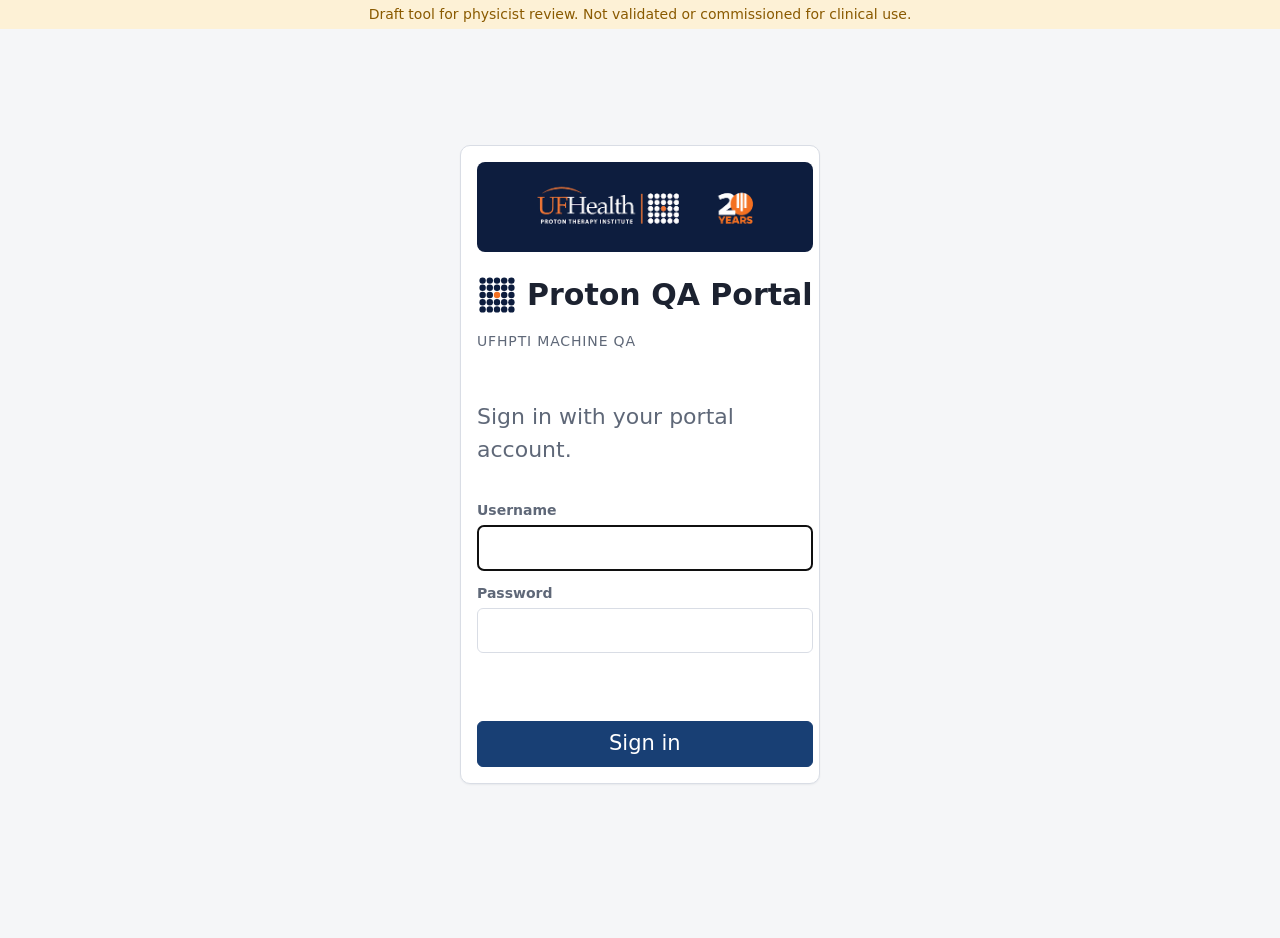
==== commit 1e9b7fc6: "Rename the portal from GatorQA to Proton QA Portal Co-Authored-By: Claude Opus 5.5 <noreply@anthropi" ====
--- a/portal/static/index.html
+++ b/portal/static/index.html
@@ -3,7 +3,7 @@
 <head>
   <meta charset="utf-8">
   <meta name="viewport" content="width=device-width, initial-scale=1">
-  <title>GatorQA · UFHPTI Machine QA</title>
+  <title>Proton QA Portal · UFHPTI Machine QA</title>
   <link rel="icon" type="image/svg+xml" href="gatorqa-logo.svg">
   <script src="theme.js"></script>
   <link rel="stylesheet" href="app.css">
@@ -11,7 +11,7 @@
 <body>
   <div class="draft-banner">Draft tool for physicist review. Not validated or commissioned for clinical use.</div>
   <header class="topbar" id="topbar" hidden>
-    <a class="brand-title" href="#/"><svg class="brand-mark" viewBox="0 0 100 100" aria-hidden="true"><g fill="currentColor"><circle cx="14" cy="14" r="8"/><circle cx="32" cy="14" r="8"/><circle cx="50" cy="14" r="8"/><circle cx="68" cy="14" r="8"/><circle cx="86" cy="14" r="8"/><circle cx="14" cy="32" r="8"/><circle cx="32" cy="32" r="8"/><circle cx="50" cy="32" r="8"/><circle cx="68" cy="32" r="8"/><circle cx="86" cy="32" r="8"/><circle cx="14" cy="50" r="8"/><circle cx="32" cy="50" r="8"/><circle cx="68" cy="50" r="8"/><circle cx="86" cy="50" r="8"/><circle cx="14" cy="68" r="8"/><circle cx="32" cy="68" r="8"/><circle cx="50" cy="68" r="8"/><circle cx="68" cy="68" r="8"/><circle cx="86" cy="68" r="8"/><circle cx="14" cy="86" r="8"/><circle cx="32" cy="86" r="8"/><circle cx="50" cy="86" r="8"/><circle cx="68" cy="86" r="8"/><circle cx="86" cy="86" r="8"/></g><circle cx="50" cy="50" r="8" fill="#f37021"/></svg><span class="brand-name">GatorQA</span><span class="brand-sub">UFHPTI Machine QA</span></a>
+    <a class="brand-title" href="#/"><svg class="brand-mark" viewBox="0 0 100 100" aria-hidden="true"><g fill="currentColor"><circle cx="14" cy="14" r="8"/><circle cx="32" cy="14" r="8"/><circle cx="50" cy="14" r="8"/><circle cx="68" cy="14" r="8"/><circle cx="86" cy="14" r="8"/><circle cx="14" cy="32" r="8"/><circle cx="32" cy="32" r="8"/><circle cx="50" cy="32" r="8"/><circle cx="68" cy="32" r="8"/><circle cx="86" cy="32" r="8"/><circle cx="14" cy="50" r="8"/><circle cx="32" cy="50" r="8"/><circle cx="68" cy="50" r="8"/><circle cx="86" cy="50" r="8"/><circle cx="14" cy="68" r="8"/><circle cx="32" cy="68" r="8"/><circle cx="50" cy="68" r="8"/><circle cx="68" cy="68" r="8"/><circle cx="86" cy="68" r="8"/><circle cx="14" cy="86" r="8"/><circle cx="32" cy="86" r="8"/><circle cx="50" cy="86" r="8"/><circle cx="68" cy="86" r="8"/><circle cx="86" cy="86" r="8"/></g><circle cx="50" cy="50" r="8" fill="#f37021"/></svg><span class="brand-name">Proton QA Portal</span><span class="brand-sub">UFHPTI Machine QA</span></a>
     <nav id="nav"></nav>
     <div class="who" id="who"></div>
   </header>
--- a/portal/static/app.css
+++ b/portal/static/app.css
@@ -557,7 +557,7 @@
 .measure-table tbody td, .table-wrap:not(.fixed-wrap) tbody td { padding-left: 20px; }
 .fixed-table th { white-space: normal; line-height: 1.2; }   /* headers may wrap now that they are larger */
 
-/* GatorQA mark: the UF Proton dot grid in white on the navy bar, centre spot orange. */
+/* Portal mark: the UF Proton dot grid in white on the navy bar, centre spot orange. */
 .brand-title { display: inline-flex; align-items: baseline; gap: 8px; }
 .brand-mark { width: 26px; height: 26px; align-self: center; color: #fff; flex: none; }
 .brand-name { font-family: "Segoe UI", system-ui, sans-serif; font-weight: 700; font-size: 22px; letter-spacing: 0.01em; }
@@ -1144,3 +1144,8 @@
   .home-qa-label { font-size: 21px; }
   #nav a { font-size: 16px; }
 }
+
+/* "Proton QA Portal" stays on one line: on the sign-in card and in the header bar. */
+.login-title { white-space: nowrap; font-size: clamp(22px, 6vw, 30px); }
+.brand-title .brand-name { white-space: nowrap; }
+@media (max-width: 760px) { .brand-title .brand-name { font-size: 19px; } }
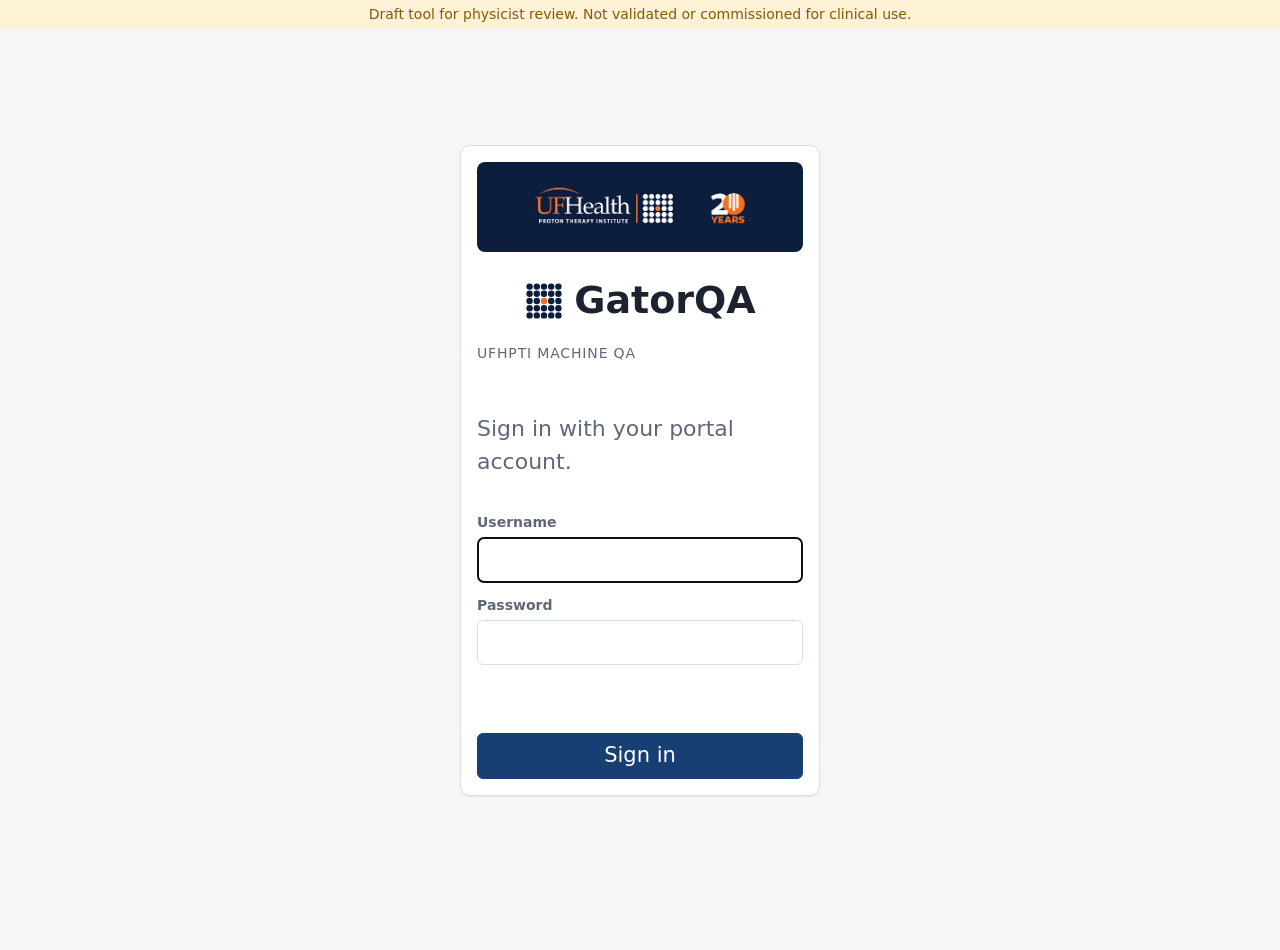
==== commit cfd45795: "Revert "Rename the portal from GatorQA to Proton QA Portal" This reverts commit 1e9b7fc66300da789eb0" ====
--- a/portal/static/index.html
+++ b/portal/static/index.html
@@ -3,7 +3,7 @@
 <head>
   <meta charset="utf-8">
   <meta name="viewport" content="width=device-width, initial-scale=1">
-  <title>Proton QA Portal · UFHPTI Machine QA</title>
+  <title>GatorQA · UFHPTI Machine QA</title>
   <link rel="icon" type="image/svg+xml" href="gatorqa-logo.svg">
   <script src="theme.js"></script>
   <link rel="stylesheet" href="app.css">
@@ -11,7 +11,7 @@
 <body>
   <div class="draft-banner">Draft tool for physicist review. Not validated or commissioned for clinical use.</div>
   <header class="topbar" id="topbar" hidden>
-    <a class="brand-title" href="#/"><svg class="brand-mark" viewBox="0 0 100 100" aria-hidden="true"><g fill="currentColor"><circle cx="14" cy="14" r="8"/><circle cx="32" cy="14" r="8"/><circle cx="50" cy="14" r="8"/><circle cx="68" cy="14" r="8"/><circle cx="86" cy="14" r="8"/><circle cx="14" cy="32" r="8"/><circle cx="32" cy="32" r="8"/><circle cx="50" cy="32" r="8"/><circle cx="68" cy="32" r="8"/><circle cx="86" cy="32" r="8"/><circle cx="14" cy="50" r="8"/><circle cx="32" cy="50" r="8"/><circle cx="68" cy="50" r="8"/><circle cx="86" cy="50" r="8"/><circle cx="14" cy="68" r="8"/><circle cx="32" cy="68" r="8"/><circle cx="50" cy="68" r="8"/><circle cx="68" cy="68" r="8"/><circle cx="86" cy="68" r="8"/><circle cx="14" cy="86" r="8"/><circle cx="32" cy="86" r="8"/><circle cx="50" cy="86" r="8"/><circle cx="68" cy="86" r="8"/><circle cx="86" cy="86" r="8"/></g><circle cx="50" cy="50" r="8" fill="#f37021"/></svg><span class="brand-name">Proton QA Portal</span><span class="brand-sub">UFHPTI Machine QA</span></a>
+    <a class="brand-title" href="#/"><svg class="brand-mark" viewBox="0 0 100 100" aria-hidden="true"><g fill="currentColor"><circle cx="14" cy="14" r="8"/><circle cx="32" cy="14" r="8"/><circle cx="50" cy="14" r="8"/><circle cx="68" cy="14" r="8"/><circle cx="86" cy="14" r="8"/><circle cx="14" cy="32" r="8"/><circle cx="32" cy="32" r="8"/><circle cx="50" cy="32" r="8"/><circle cx="68" cy="32" r="8"/><circle cx="86" cy="32" r="8"/><circle cx="14" cy="50" r="8"/><circle cx="32" cy="50" r="8"/><circle cx="68" cy="50" r="8"/><circle cx="86" cy="50" r="8"/><circle cx="14" cy="68" r="8"/><circle cx="32" cy="68" r="8"/><circle cx="50" cy="68" r="8"/><circle cx="68" cy="68" r="8"/><circle cx="86" cy="68" r="8"/><circle cx="14" cy="86" r="8"/><circle cx="32" cy="86" r="8"/><circle cx="50" cy="86" r="8"/><circle cx="68" cy="86" r="8"/><circle cx="86" cy="86" r="8"/></g><circle cx="50" cy="50" r="8" fill="#f37021"/></svg><span class="brand-name">GatorQA</span><span class="brand-sub">UFHPTI Machine QA</span></a>
     <nav id="nav"></nav>
     <div class="who" id="who"></div>
   </header>
--- a/portal/static/app.css
+++ b/portal/static/app.css
@@ -557,7 +557,7 @@
 .measure-table tbody td, .table-wrap:not(.fixed-wrap) tbody td { padding-left: 20px; }
 .fixed-table th { white-space: normal; line-height: 1.2; }   /* headers may wrap now that they are larger */
 
-/* Portal mark: the UF Proton dot grid in white on the navy bar, centre spot orange. */
+/* GatorQA mark: the UF Proton dot grid in white on the navy bar, centre spot orange. */
 .brand-title { display: inline-flex; align-items: baseline; gap: 8px; }
 .brand-mark { width: 26px; height: 26px; align-self: center; color: #fff; flex: none; }
 .brand-name { font-family: "Segoe UI", system-ui, sans-serif; font-weight: 700; font-size: 22px; letter-spacing: 0.01em; }
@@ -1144,8 +1144,3 @@
   .home-qa-label { font-size: 21px; }
   #nav a { font-size: 16px; }
 }
-
-/* "Proton QA Portal" stays on one line: on the sign-in card and in the header bar. */
-.login-title { white-space: nowrap; font-size: clamp(22px, 6vw, 30px); }
-.brand-title .brand-name { white-space: nowrap; }
-@media (max-width: 760px) { .brand-title .brand-name { font-size: 19px; } }
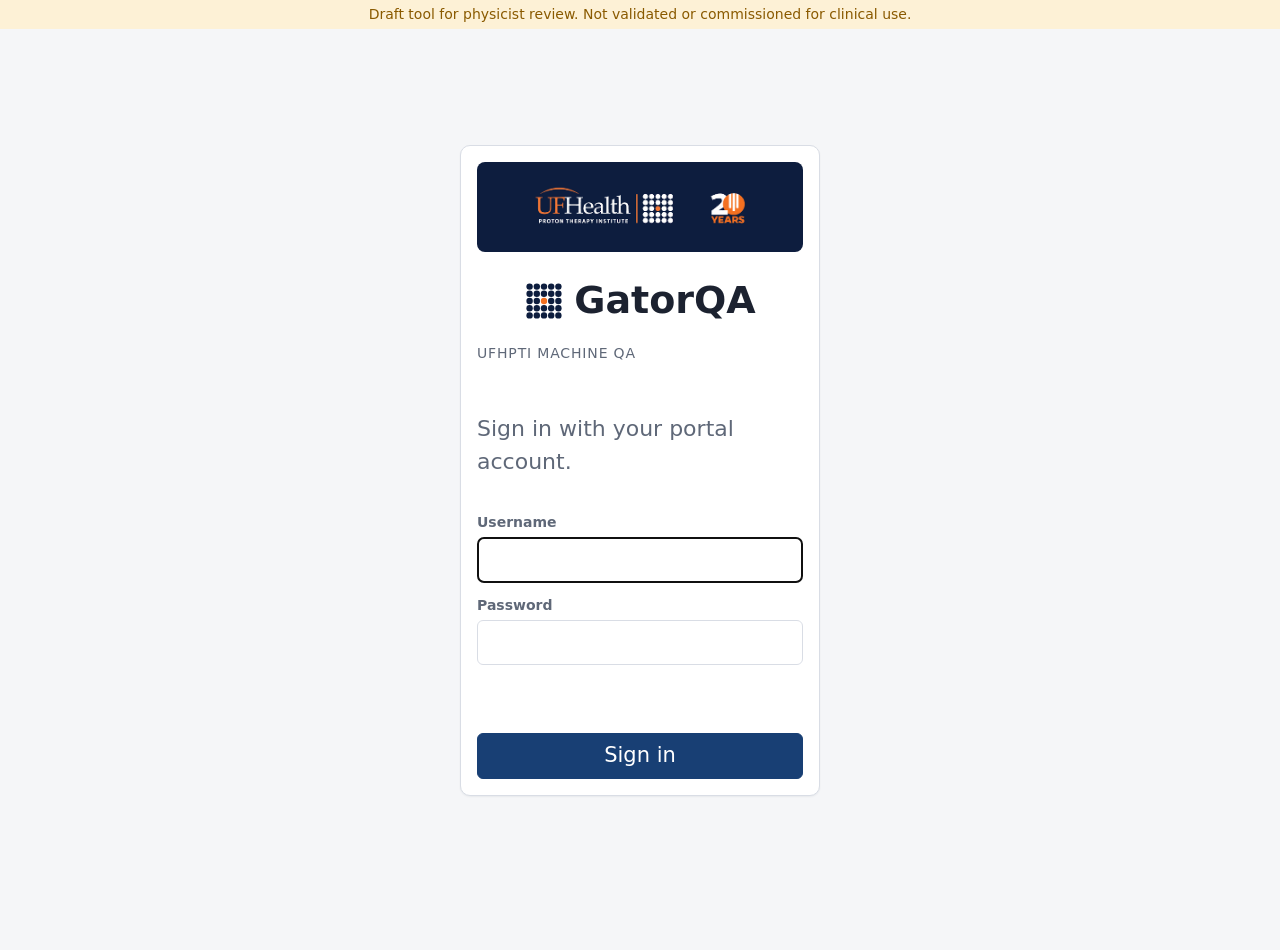
==== commit fc8f7c0d: "Add configurable Derived results and audit template calculations" ====
--- a/portal/static/index.html
+++ b/portal/static/index.html
@@ -17,7 +17,11 @@
   </header>
   <main id="app"></main>
   <div class="toast" id="toast" role="status" aria-live="polite"></div>
+  <script src="derived.js"></script>
+  <script src="wl-import.js"></script>
   <script src="xlsx.full.min.js"></script>
+  <script src="monthly-workbook-data.js"></script>
+  <script src="monthly-workbooks.js"></script>
   <script src="app.js"></script>
 </body>
 </html>
--- a/portal/static/app.css
+++ b/portal/static/app.css
@@ -1144,3 +1144,246 @@
   .home-qa-label { font-size: 21px; }
   #nav a { font-size: 16px; }
 }
+
+/* Single-machine trends: scan a list, expand only the graphs you need. */
+.trend-organized-list { margin-top: 24px; }
+.trend-organized-list h3 { margin: 24px 0 8px; }
+.trend-chart-row { border-bottom: 1px solid var(--border); background: var(--surface); }
+.trend-chart-row > summary { display: flex; align-items: center; justify-content: space-between; gap: 16px; padding: 18px; cursor: pointer; }
+.trend-chart-row > summary strong::before { content: '▸ '; color: var(--muted); }
+.trend-chart-row[open] > summary strong::before { content: '▾ '; }
+.trend-chart-body { padding: 0 18px 20px; }
+.trend-insight-link { display: inline-block; padding: 8px 0; }
+.trend-chart-row[hidden], .trend-organized-list[hidden] { display: none; }
+
+.energy-plot-grid { display: grid; grid-template-columns: repeat(3,minmax(0,1fr)); gap: 12px 18px; }
+.energy-plot-grid .subplot { min-width: 0; margin: 0; }
+.energy-plot-grid .subplot-title { font-size: 20px; margin: 2px 0 4px; }
+.energy-plot-grid svg { border: 0; }
+.subplot-statistics { font-size: 16px; margin: 0 0 4px; }
+.subplot-statistics summary { cursor: pointer; color: var(--muted); }
+.energy-shared-key { font-size: 16px; margin-top: 10px; }
+.chart-box .date-tick { font-size: 14px; }
+@media(max-width:1100px){ .energy-plot-grid { grid-template-columns: repeat(2,minmax(0,1fr)); } }
+@media(max-width:600px){ .energy-plot-grid { grid-template-columns: minmax(0,1fr); } }
+
+.chart-controls { display: flex; align-items: center; justify-content: space-between; gap: 12px; flex-wrap: wrap; }
+.prediction-toggle { margin: 4px 0 10px; font-size: 17px; }
+
+.trend-statistics { margin: 6px 0 10px; }
+.trend-statistics-line { font-size: 16px; line-height: 1.5; overflow-wrap: anywhere; }
+
+.energy-plot-grid.plots-2 { grid-template-columns: repeat(2,minmax(0,1fr)); }
+@media(max-width:600px){ .energy-plot-grid.plots-2 { grid-template-columns: minmax(0,1fr); } }
+
+/* Pass rate rings summarize the period; expanded plots show the energy breakdown. */
+.trend-pass-rate { display: inline-flex; align-items: center; gap: 7px; flex: none; font-weight: 500; }
+.trend-pass-donut { width: 54px; height: 54px; border-radius: 50%; display: grid; place-items: center; flex: none; }
+.trend-pass-value { width: 40px; height: 40px; border-radius: 50%; background: var(--surface); display: grid; place-items: center; font-size: 14px; font-weight: 700; color: var(--text); }
+.trend-pass-label { color: var(--muted); font-size: 15px; }
+.subplot-title { display: flex; align-items: center; justify-content: space-between; gap: 8px; }
+.subplot-title .trend-pass-donut { width: 44px; height: 44px; }
+.subplot-title .trend-pass-value { width: 32px; height: 32px; font-size: 12px; }
+.trend-pass-explainer { color: var(--muted); font-size: 15px; margin: 0 0 10px; }
+.trend-pass-breakdown { display: flex; flex-wrap: wrap; gap: 12px 24px; margin: 6px 0 12px; }
+.trend-energy-rate { display: flex; align-items: center; gap: 10px; font-size: 17px; }
+@media(max-width:600px){ .trend-chart-row > summary { padding: 12px; } .trend-pass-label { display: none; } }
+
+.skewness-axis-grid .trend-statistics-line { font-size: 15px; }
+.chart .series.axis-6 { stroke: #c44569; } .dot.axis-6 { fill: #c44569; }
+.chart .series.axis-7 { stroke: #6c5ce7; } .dot.axis-7 { fill: #6c5ce7; }
+.chart .series.axis-8 { stroke: #2d8659; } .dot.axis-8 { fill: #2d8659; }
+.key-swatch.line.axis-6, .key-swatch.line.axis-6::after { border-color: #c44569; background-color: #c44569; }
+.key-swatch.line.axis-7, .key-swatch.line.axis-7::after { border-color: #6c5ce7; background-color: #6c5ce7; }
+.key-swatch.line.axis-8, .key-swatch.line.axis-8::after { border-color: #2d8659; background-color: #2d8659; }
+/* Keep each rate visibly attached to its measurement or energy label. */
+.trend-chart-row > summary { justify-content: flex-start; gap: 16px; }
+.subplot-title { justify-content: flex-start; gap: 14px; }
+
+/* Consistent Perform QA typography, with a slightly stronger test number. */
+#app[data-page^="perform/"] .measure-table td { font-family: inherit; font-size: 22px; }
+#app[data-page^="perform/"] .measure-table td.qa-n { font-size: 24px; font-weight: 750; }
+#app[data-page^="perform/"] .measure-table .qa-label strong,
+#app[data-page^="perform/"] .measure-table input,
+#app[data-page^="perform/"] .measure-table button { font-family: inherit; font-size: 22px; }
+#app[data-page^="perform/"] .directions,
+#app[data-page^="perform/"] .directions.in-cell { font-family: inherit; font-size: 20px; }
+
+.inline-test-name { flex: 1; min-width: 180px; }
+.inline-test-name textarea { width: 100%; resize: vertical; min-height: 66px; font: inherit; }
+.list-editor td > input, .list-editor td > select { width: 100%; min-width: 135px; }
+.list-editor td.item-cell { min-width: 340px; }
+
+/* Reserve room for readable numbers and headers; narrow screens scroll only the table. */
+.measure-wrap { overflow-x: auto; }
+.measure-wrap .measure-table { table-layout: auto; min-width: 1480px; max-width: none; }
+.measure-table td.qa-n { padding-left: 12px; padding-right: 18px; }
+.measure-table th { overflow-wrap: normal; word-break: normal; white-space: nowrap; }
+.measure-table td.num { white-space: nowrap; }
+.measure-table .note-btn { opacity: 1; min-width: 44px; min-height: 44px; font-weight: 600; }
+
+/* Phone-only controls have no desktop footprint. */
+.phone-menu-toggle, .phone-details, .qa-phone-extras { display: none; }
+.qa-phone-field, .qa-phone-field-content { display: contents; }
+.qa-phone-field > strong { display: none; }
+@media (max-width: 760px) {
+  html, body { max-width: 100%; }
+  main { min-width: 0; padding: 16px 12px 140px; }
+  .phone-menu-toggle { display: inline-flex; align-items: center; min-height: 44px; padding: 8px 12px; background: transparent; color: white; border: 1px solid #ffffff66; }
+  .topbar { display:flex; flex-wrap:wrap; overflow:visible; position:relative; gap:8px; }
+  .topbar #nav, .topbar .who { display:none; }
+  .topbar.phone-menu-open #nav { display:grid; grid-template-columns:1fr 1fr; order:3; width:100%; }
+  .topbar.phone-menu-open .who { display:flex; flex-wrap:wrap; order:4; width:100%; justify-content:flex-start; }
+  .topbar.phone-menu-open .who .person { display:inline-flex; }
+  #nav a { min-height:44px; display:flex; align-items:center; justify-content:center; }
+  .brand-title { margin:0; padding-right:0; border-right:0; }
+  .draft-banner { padding:6px 12px; font-size:12px; line-height:1.35; }
+  .sticky-head { position:static; }
+  .measure-block { padding:10px; }
+  .measure-wrap { overflow:visible; border:0; }
+  #app .measure-wrap .measure-table { display:block; min-width:0; width:100%; max-width:100%; table-layout:auto; }
+  .measure-table > colgroup, .measure-table > thead { display:none; }
+  .measure-table > tbody { display:block; }
+  .measure-table > tbody > tr:not(.quick-trend) { display:grid; grid-template-columns:minmax(0,1fr) minmax(0,1fr); gap:10px; margin:0 0 14px; padding:14px; border:1px solid var(--border); border-radius:12px; background:var(--surface); }
+  #app[data-page^="perform/"] .measure-table td { display:block; min-width:0; max-width:100%; padding:0; border:0; background:transparent; font-size:18px; text-align:left; white-space:normal; }
+  #app[data-page^="perform/"] .measure-table td.qa-n { grid-column:1/-1; font-size:20px; color:var(--muted); }
+  .measure-table td.qa-label { grid-column:1/-1; overflow-wrap:anywhere; }
+  #app[data-page^="perform/"] .measure-table .qa-label strong { font-size:20px; line-height:1.4; white-space:normal; }
+  .measure-table td[data-label]::before { content:attr(data-label); display:block; font-size:13px; color:var(--muted); margin-bottom:3px; }
+  .measure-table td.qa-measured, .measure-table td.qa-result, .measure-table td.qa-phone-extras { grid-column:1/-1; }
+  .measure-table td.qa-result:empty { display:none; }
+  #app[data-page^="perform/"] .measure-table td.qa-secondary { display:none; }
+  .measure-table .segmented { display:flex; width:100%; }
+  #app[data-page^="perform/"] .measure-table .segmented button { flex:1; min-height:50px; font-size:20px; }
+  #app[data-page^="perform/"] .measure-table input { font-size:20px; min-height:48px; width:100%; }
+  .phone-details { display:block; min-width:0; width:100%; }
+  .phone-details > summary { min-height:44px; padding:10px 0; cursor:pointer; font-size:16px; color:var(--uf-navy); }
+  .phone-details-body { display:grid; gap:12px; min-width:0; }
+  .qa-phone-field { display:block; padding:8px 0; }
+  .qa-phone-field > strong { display:block; margin-bottom:6px; }
+  .qa-phone-field-content { display:block; min-width:0; }
+  .measure-table .qa-phone-field .note-input { max-width:100%; width:100%; }
+  .measure-table .quick-trend { display:block; max-width:100%; }
+  .measure-table .quick-trend[hidden] { display:none; }
+  .submit-bar { display:grid; grid-template-columns:minmax(0,1fr) auto; gap:8px; padding:10px 12px calc(10px + env(safe-area-inset-bottom)); bottom:0; left:0; right:0; width:100%; margin:0; border-radius:12px 12px 0 0; }
+  .submit-bar > .spacer { display:none; }
+  .submit-bar > button.primary { grid-column:2; grid-row:1; min-height:48px; font-size:17px; }
+  .submit-bar > .phone-details { grid-column:1/-1; }
+  .submit-bar .phone-details-body { max-height:40vh; overflow:auto; padding:8px 0; grid-template-columns:1fr 1fr; }
+  .submit-bar .phone-details-body label { grid-column:1/-1; flex-wrap:wrap; }
+  .submit-bar input[type=date] { max-width:100%; min-height:44px; }
+  .submit-bar .phone-details > summary { min-height:30px; padding:2px 0; font-size:14px; }
+  .energy-plot-grid, .energy-plot-grid.plots-2, .trend-comparison-grid, .trend-highlight-grid { grid-template-columns:minmax(0,1fr); }
+  .trend-chart-row, .energy-subplot, .trend-chart-panel { min-width:0; max-width:100%; }
+  .trend-chart-row > summary { gap:8px; flex-wrap:wrap; }
+  .trend-chart-row .spark, .trend-chart-row svg { max-width:100%; }
+  .trend-chart-tools { flex-wrap:wrap; }
+  .template-modality .name-with-edit, .machine-schedules-table .name-with-edit { flex-wrap:wrap; gap:8px; }
+  .template-modality td > *, .machine-schedules-table td > * { min-width:0; }
+  .template-modality .name-with-edit strong { overflow-wrap:anywhere; }
+  .template-save-bar { padding-bottom:env(safe-area-inset-bottom); }
+  .form-grid { grid-template-columns:minmax(0,1fr); }
+}
+
+.phone-password-link { display:none; }
+@media(max-width:760px) { .who .phone-password-link { display:inline-flex; min-height:44px; align-items:center; } }
+
+@media(max-width:760px) {
+  .table-wrap { display:block; width:100%; overflow-x:auto; }
+  .measure-wrap { overflow:visible; }
+  .measure-table td.qa-unit:empty { display:none; }
+  .measure-table .result-input, .measure-table select { max-width:100%; }
+  .monthly-workbook-tools { flex-wrap:wrap; min-width:0; }
+}
+
+.history-rate { display:inline-flex; align-items:center; justify-content:center; min-width:48px; min-height:48px; text-decoration:none; }
+.history-rate .trend-pass-donut { width:44px; height:44px; }
+.history-rate .trend-pass-value { font-size:12px; }
+@media(max-width:760px) {
+ #app[data-page="perform-qa"] .fixed-table colgroup, #app[data-page="perform-qa"] .fixed-table thead { display:none; }
+ #app[data-page="perform-qa"] .fixed-table, #app[data-page="perform-qa"] .fixed-table tbody { display:block; width:100%; }
+ #app[data-page="perform-qa"] .fixed-table tr { display:block; margin:12px 0; padding:10px; border:1px solid var(--border); border-radius:12px; }
+ #app[data-page="perform-qa"] .fixed-table td { display:flex; min-width:0; gap:10px; justify-content:space-between; align-items:center; width:100%; padding:8px 0; border:0; }
+ #app[data-page="perform-qa"] td[data-label]:not(:first-child)::before { content:attr(data-label); color:var(--muted); font-size:14px; }
+ #app[data-page="perform-qa"] .fixed-table .machine-row { border:0; padding:0; }
+}
+
+/* Selected Pass is vivid without changing the control typography. */
+.seg.pass.on, .chip.pass, .delta.st-pass { background:#25e65f; color:#072b14; border-color:#119b3a; }
+
+/* Result words match the measurement column headings. */
+.measure-table .status-cell .chip { font-size:18px; }
+
+/* Fail has the same vivid treatment as Pass. */
+.seg.fail.on, .chip.fail, .delta.st-fail { background:#ff3030; color:#fff; border-color:#c81010; }
+
+/* Review uses the same measurement language and numbered rows as Perform. */
+.review-section { padding:0; overflow:hidden; }
+.review-section-title { padding:16px; font-weight:700; color:var(--muted); text-transform:uppercase; border-bottom:1px solid var(--border); }
+.review-section .measure-wrap { margin:12px; }
+.review-measure-table td { font-size:22px; }
+.review-measure-table td.qa-n { font-size:24px; font-weight:750; min-width:86px; }
+.review-measure-table .qa-label { min-width:300px; }
+.review-measure-table .qa-label .qa-sub { display:block; }
+.review-measured { display:flex; flex-direction:column; align-items:center; gap:8px; }
+.review-measure-table .hist { display:inline-flex; flex-direction:column; gap:4px; }
+@media(max-width:760px) {
+  #app .review-measure-table td { display:block; min-width:0; max-width:100%; padding:0; border:0; white-space:normal; overflow-wrap:anywhere; text-align:left; }
+  .review-measure-table td.qa-n { grid-column:1/-1; font-size:20px; }
+  .review-measure-table .qa-label { min-width:0; }
+  .review-measure-table .quick-trend { display:block; width:100%; }
+  .review-measure-table .quick-trend[hidden] { display:none; }
+  .review-measured { align-items:flex-start; }
+}
+
+.point-tooltip { position:fixed; z-index:10000; display:flex; flex-direction:column; gap:5px; max-width:min(300px,calc(100vw - 16px)); padding:12px 15px; border:1px solid var(--border); border-radius:9px; background:var(--surface); color:var(--text); box-shadow:0 5px 22px #0003; pointer-events:none; font-size:17px; line-height:1.3; }
+.point-tooltip[hidden] { display:none; }
+.dot { cursor:pointer; }
+.dot:focus-visible { outline:2px solid var(--accent); }
+.qa-trash-list { margin-top:18px; }
+
+.review-measure-table .hist { width:auto; min-width:76px; white-space:nowrap; }
+.review-measure-table .history-cell { min-width:96px; }
+
+.chart line,.spark line,.chart polyline,.spark polyline,.chart text,.spark text { pointer-events:none; }
+.home-qa-line .history-rate { flex:none; margin-left:auto; }
+
+#app[data-page="perform-qa"] .qa-schedule-status .chip { font-size:inherit; line-height:1.35; white-space:normal; }
+.chart .dot,.spark .dot { pointer-events:all; }
+
+/* Last Result verdicts match the QA list description text. */
+#app[data-page="perform-qa"] .fixed-table td .chip { font-size:inherit; line-height:1.35; }
+.home-last-result .chip { font-size:22px; line-height:1.35; }
+
+@media(max-width:760px) { .home-last-result .chip { font-size:21px; } }
+
+.review-workflow { display:flex; gap:20px; align-items:center; flex-wrap:wrap; }
+.review-workflow > div { display:flex; flex-direction:column; gap:5px; }
+.workflow-arrow { color:var(--muted); font-size:26px; }
+.therapist-change { text-align:left; }
+.therapist-change > summary { cursor:pointer; color:var(--accent); font-size:18px; padding:8px; }
+.therapist-decision-options { display:flex; gap:8px; align-items:center; flex-wrap:wrap; padding:8px 0; }
+.therapist-decision-options button { min-height:44px; }
+.review-close-bar { z-index:10; }
+@media(max-width:760px) { .review-close-bar { display:flex; flex-wrap:wrap; gap:10px; } .review-close-bar .button { width:100%; text-align:center; } .review-close-message { font-size:16px; } .review-workflow { gap:10px; } }
+
+.qa-review-actions { justify-content:flex-end; flex-wrap:nowrap; gap:8px; }
+.qa-trash-icon { display:inline-flex; align-items:center; justify-content:center; min-width:44px; min-height:44px; padding:8px; flex:none; }
+
+.dashboard-review-grid { display:grid; grid-template-columns:repeat(2,minmax(0,1fr)); gap:20px; align-items:start; }
+.dashboard-review-grid .dashboard-review { min-width:0; }
+.dashboard-review-grid .dashboard-review .row { flex-wrap:wrap; padding:8px 0; }
+.dashboard-review-grid .dashboard-review .row > a:first-child { overflow-wrap:anywhere; flex:1 1 220px; }
+@media(max-width:760px) { .dashboard-review-grid { grid-template-columns:1fr; gap:0; } }
+
+.dashboard-counts { display:grid; grid-template-columns:repeat(3,minmax(0,1fr)); gap:20px; margin-bottom:20px; }
+.dashboard-count { display:flex; flex-direction:column; align-items:center; justify-content:center; gap:8px; text-align:center; text-decoration:none; color:var(--text); padding:22px; margin:0; }
+.dashboard-count-number { font-size:52px; line-height:1.1; color:var(--accent); }
+.dashboard-count:hover { outline:2px solid var(--accent); }
+.dashboard-count:focus-visible { outline:3px solid var(--accent); outline-offset:3px; }
+#therapy-review-queue, #physics-review-queue { scroll-margin-top:100px; }
+@media(max-width:760px) { .dashboard-counts { gap:8px; } .dashboard-count { padding:14px 6px; font-size:14px; } .dashboard-count-number { font-size:36px; } }
+
+.derived-editor { padding:12px 0; min-width:200px; }
+.derived-inputs { max-height:200px; overflow:auto; display:flex; flex-direction:column; gap:8px; margin:8px 0; }
+.derived-editor input:not([type=checkbox]) { max-width:100%; }
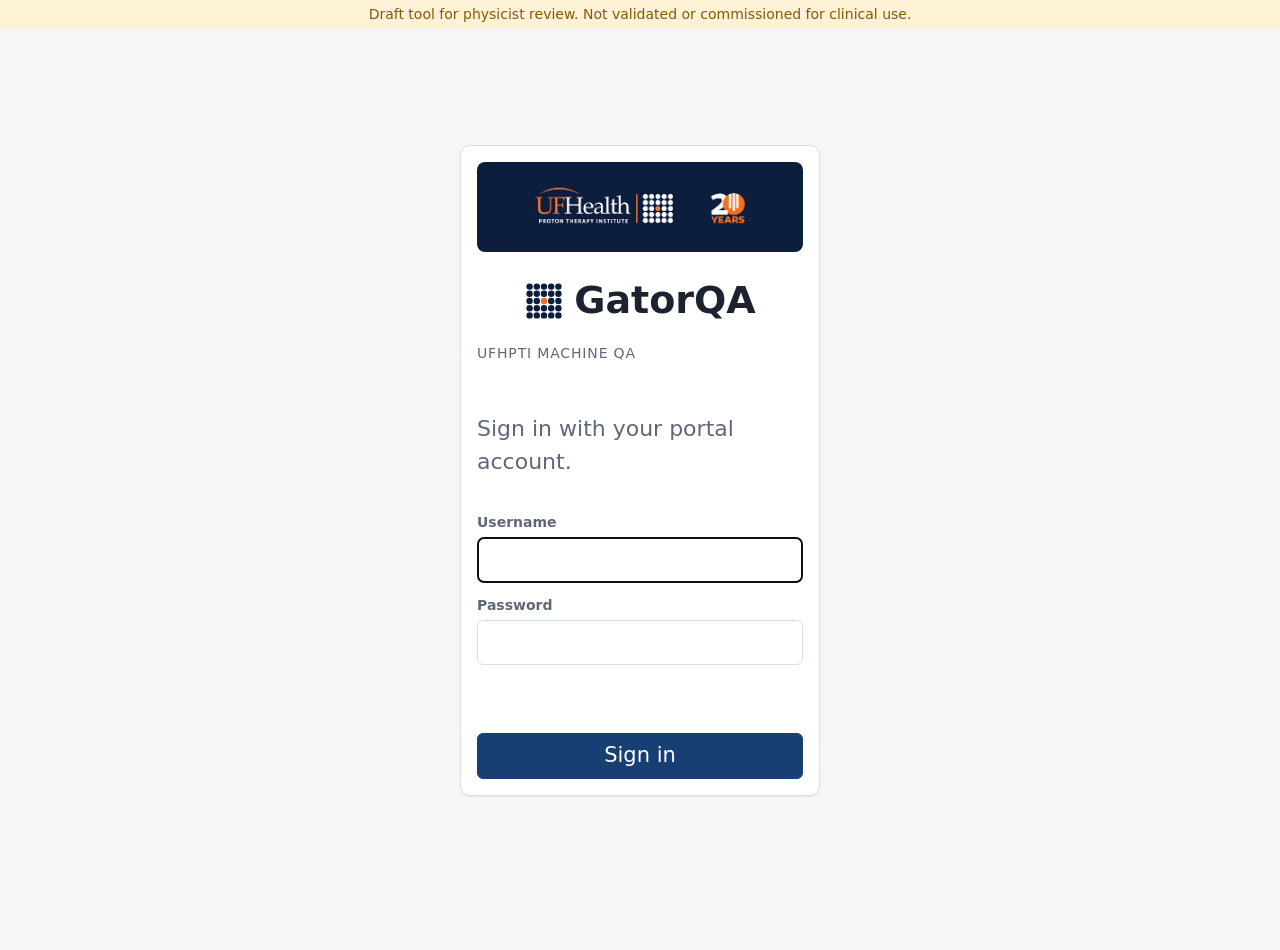
==== commit 5a48f84e: "Simplify Perform QA and improve roles, mobile layout and HDR imports" ====
--- a/portal/static/index.html
+++ b/portal/static/index.html
@@ -17,6 +17,7 @@
   </header>
   <main id="app"></main>
   <div class="toast" id="toast" role="status" aria-live="polite"></div>
+  <script src="hdr-import.js"></script>
   <script src="derived.js"></script>
   <script src="wl-import.js"></script>
   <script src="xlsx.full.min.js"></script>
--- a/portal/static/app.css
+++ b/portal/static/app.css
@@ -1308,14 +1308,12 @@
  #app[data-page="perform-qa"] .fixed-table .machine-row { border:0; padding:0; }
 }
 
-/* Selected Pass is vivid without changing the control typography. */
-.seg.pass.on, .chip.pass, .delta.st-pass { background:#25e65f; color:#072b14; border-color:#119b3a; }
+
 
 /* Result words match the measurement column headings. */
 .measure-table .status-cell .chip { font-size:18px; }
 
-/* Fail has the same vivid treatment as Pass. */
-.seg.fail.on, .chip.fail, .delta.st-fail { background:#ff3030; color:#fff; border-color:#c81010; }
+
 
 /* Review uses the same measurement language and numbered rows as Perform. */
 .review-section { padding:0; overflow:hidden; }
@@ -1387,3 +1385,107 @@
 .derived-editor { padding:12px 0; min-width:200px; }
 .derived-inputs { max-height:200px; overflow:auto; display:flex; flex-direction:column; gap:8px; margin:8px 0; }
 .derived-editor input:not([type=checkbox]) { max-width:100%; }
+
+.derived-explanation { margin-top:8px; padding:8px 10px; border-left:3px solid var(--accent); font-size:16px; font-weight:400; line-height:1.5; overflow-wrap:anywhere; }
+.derived-input-reference { color:var(--muted); font-size:14px; }
+
+/* One reading size throughout the QA form, including explanatory and result text. */
+#app[data-page^="perform/"], #app[data-page^="runs/"] { --qa-form-font-size:22px; }
+#app[data-page^="perform/"] *, #app[data-page^="runs/"] * {
+  font-family:inherit !important;
+  font-size:var(--qa-form-font-size) !important;
+}
+@media(max-width:760px) {
+  #app[data-page^="perform/"], #app[data-page^="runs/"] { --qa-form-font-size:20px; }
+}
+
+.qa-info { margin:6px 0; font-weight:400; }
+.qa-info > summary { display:inline-flex; align-items:center; justify-content:center; list-style:none; width:32px; height:32px; cursor:pointer; color:var(--accent); border:1px solid var(--border); border-radius:50%; font-weight:600; }
+.qa-info > summary::-webkit-details-marker { display:none; }
+.qa-info > summary:focus-visible { outline:2px solid var(--accent); outline-offset:3px; }
+.qa-info-content { margin-top:8px; padding:12px; background:var(--surface-2); border:1px solid var(--border); border-radius:6px; overflow-wrap:anywhere; }
+.qa-info-content .derived-explanation { margin:0; padding:0; border:0; }
+.qa-info-content ul { padding-left:22px; margin:8px 0 0; }
+.qa-info-content li { margin:6px 0; }
+
+.derived-variable-rows { display:flex; flex-direction:column; gap:10px; margin:10px 0; }
+.derived-variable-row { display:grid; grid-template-columns:28px minmax(0,1fr); gap:6px; align-items:center; }
+.derived-variable-row select { width:100%; min-width:0; }
+.derived-variable-row button { justify-self:start; grid-column:2; }
+.derived-variable-letter { align-self:start; padding-top:8px; }
+.derived-formula-heading { display:flex; align-items:center; gap:8px; margin-top:14px; }
+.derived-formula-heading .qa-info { margin:0; }
+.derived-formula-heading .qa-info[open] { flex:1; }
+.derived-editor > input[aria-label="Derived formula"] { width:100%; }
+.derived-formula-status { color:var(--fail); margin:6px 0; }
+
+.derived-variable-row { grid-template-columns:24px minmax(0,1fr) 36px; }
+.derived-variable-row .derived-remove { grid-column:3; width:36px; height:36px; padding:0; font-size:24px; line-height:1; }
+.derived-editor textarea[aria-label="Derived formula"] { display:block; width:100%; min-width:0; min-height:120px; padding:12px; font:inherit; font-size:20px; font-weight:500; line-height:1.6; white-space:pre-wrap; overflow-wrap:anywhere; resize:vertical; background:var(--surface); border:2px solid var(--border); }
+.derived-editor textarea[aria-label="Derived formula"]:focus { border-color:var(--accent); }
+
+.list-editor .derived-definition-row > td { padding:16px 24px; background:var(--surface-2); }
+.list-editor .derived-definition-row .derived-editor { width:100%; min-width:0; padding:0; }
+.derived-definition-row .derived-variable-rows { display:grid; grid-template-columns:repeat(auto-fit,minmax(280px,1fr)); gap:12px 24px; }
+.list-editor .derived-definition-row textarea[aria-label="Derived formula"] { width:100%; max-width:none; min-height:110px; }
+@media(max-width:760px) { .list-editor .derived-definition-row > td { padding:12px; } .derived-definition-row .derived-variable-rows { grid-template-columns:1fr; } }
+
+.test-machine-difference { margin-top:8px; font-size:16px; font-weight:400; }
+.test-machine-difference > summary, .test-machine-only-label { display:inline-block; padding:4px 8px; background:var(--warn-bg); color:var(--warn); border-radius:5px; font-weight:600; cursor:pointer; }
+.test-difference-content { margin-top:6px; padding:10px; border-left:3px solid var(--warn); background:var(--surface-2); line-height:1.6; }
+.machine-only-difference-row td { border-left:3px solid var(--warn); }
+.test-machine-only-label { margin:4px; cursor:default; }
+
+.derived-preset-bar { display:flex; align-items:flex-end; flex-wrap:wrap; gap:12px; margin:8px 0; }
+.derived-preset-bar label { flex:1; min-width:220px; }
+.derived-preset-bar select { width:100%; }
+
+/* Header colors are independent of the page theme: the header stays navy. */
+.topbar label.view-as-control { color:#fff; gap:8px; flex-shrink:0; }
+.topbar .view-as-control svg { color:#fff; flex:none; }
+.topbar .view-as-control select { color:var(--text); background:var(--surface); border:1px solid #91a5bf; min-height:36px; max-width:155px; }
+.topbar .view-as-control option { color:var(--text); background:var(--surface); }
+.topbar .view-as-control .small { color:#fff; }
+.topbar .view-as-control select:focus-visible { outline:3px solid var(--uf-orange); outline-offset:2px; }
+.toast.bad { background:var(--fail-bg); color:var(--fail); border:1px solid var(--fail); }
+:root[data-theme="dark"] .chart .fit:not([class*="axis-"]), :root[data-theme="dark"] .spark .fit:not([class*="axis-"]) { stroke:var(--fail); }
+:root[data-theme="dark"] .key-swatch.fit:not([class*="axis-"]) { border-color:var(--fail); }
+:root[data-theme="dark"] .chart .series.axis-4, :root[data-theme="dark"] .spark .series.axis-4 { stroke:#c49a88; }
+:root[data-theme="dark"] .dot.axis-4 { fill:#c49a88; }
+:root[data-theme="dark"] .key-swatch.line.axis-4, :root[data-theme="dark"] .key-swatch.line.axis-4::after { border-color:#c49a88; background-color:#c49a88; }
+:root[data-theme="dark"] .chart .series.axis-5, :root[data-theme="dark"] .spark .series.axis-5 { stroke:#9bb6c2; }
+:root[data-theme="dark"] .dot.axis-5 { fill:#9bb6c2; }
+:root[data-theme="dark"] .key-swatch.line.axis-5, :root[data-theme="dark"] .key-swatch.line.axis-5::after { border-color:#9bb6c2; background-color:#9bb6c2; }
+:root[data-theme="dark"] .stats-line.axis-4 { fill:#c49a88; }
+:root[data-theme="dark"] .chart .fit.axis-4, :root[data-theme="dark"] .spark .fit.axis-4, :root[data-theme="dark"] .outlier.axis-4 { stroke:#c49a88; }
+:root[data-theme="dark"] .stats-line.axis-5 { fill:#9bb6c2; }
+:root[data-theme="dark"] .chart .fit.axis-5, :root[data-theme="dark"] .spark .fit.axis-5, :root[data-theme="dark"] .outlier.axis-5 { stroke:#9bb6c2; }
+
+.topbar .who .password-link { display:inline-flex; align-items:center; justify-content:center; min-height:36px; padding:6px 10px; background:transparent; color:#fff; border:1px solid #91a5bf; text-decoration:none; }
+.topbar .who .password-link:hover { background:#2b526d; }
+.topbar .who .password-link:focus-visible { outline:3px solid var(--uf-orange); outline-offset:2px; }
+.acting-role-notice { padding:10px 20px; background:var(--info-bg); color:var(--info); border-bottom:1px solid var(--border); }
+.frequent-qa-grid { display:grid; grid-template-columns:repeat(auto-fit,minmax(220px,1fr)); gap:16px; }
+.frequent-qa-item { display:flex; flex-direction:column; gap:8px; padding:14px; background:var(--surface-2); border-radius:8px; }
+.frequent-qa-item .button { margin-top:auto; align-self:flex-start; }
+@media(max-width:760px) {
+  #app .measure-table > tbody > tr:not(.quick-trend) { grid-template-columns:minmax(0,1.1fr) minmax(0,1fr); gap:10px; }
+  #app .measure-table td.qa-n { grid-column:1; grid-row:1; }
+  #app .measure-table td.qa-label { grid-column:1; grid-row:2; min-width:0; }
+  #app .measure-table td.qa-measured { grid-column:2; grid-row:1 / span 2; align-self:center; min-width:0; }
+  #app .measure-table td.qa-result { grid-column:2; grid-row:3; align-self:start; }
+  #app .measure-table td.qa-unit { grid-column:1; grid-row:3; }
+  #app .measure-table td.qa-baseline { grid-column:1; grid-row:4; }
+  #app .measure-table td.qa-phone-extras { grid-column:1/-1; grid-row:5; }
+  #app .review-measure-table td.qa-dev, #app .review-measure-table td.qa-comment, #app .review-measure-table td.history-cell, #app .review-measure-table td[data-label="Trends"] { grid-column:1/-1; }
+  #app .measure-table .segmented { flex-wrap:wrap; }
+  #app .measure-table .segmented button { min-width:0; padding:8px 6px; }
+  #app .measure-table input, #app .measure-table select, #app .measure-table textarea { max-width:100%; min-width:0; }
+  .phone-details > summary { color:var(--accent); }
+  .acting-role-notice { padding:8px 12px; font-size:14px; }
+  .topbar .who .password-link { min-height:44px; }
+}
+
+.qa-calculation-info { display:inline-flex; align-items:center; justify-content:center; width:36px; min-height:36px; padding:0; margin-top:6px; color:var(--accent); background:var(--surface); }
+.calculation-dialog { max-width:min(720px,calc(100vw - 24px)); color:var(--text); background:var(--surface); border:1px solid var(--border); }
+@media(max-width:760px) { .qa-calculation-info { width:44px; min-height:44px; } }
